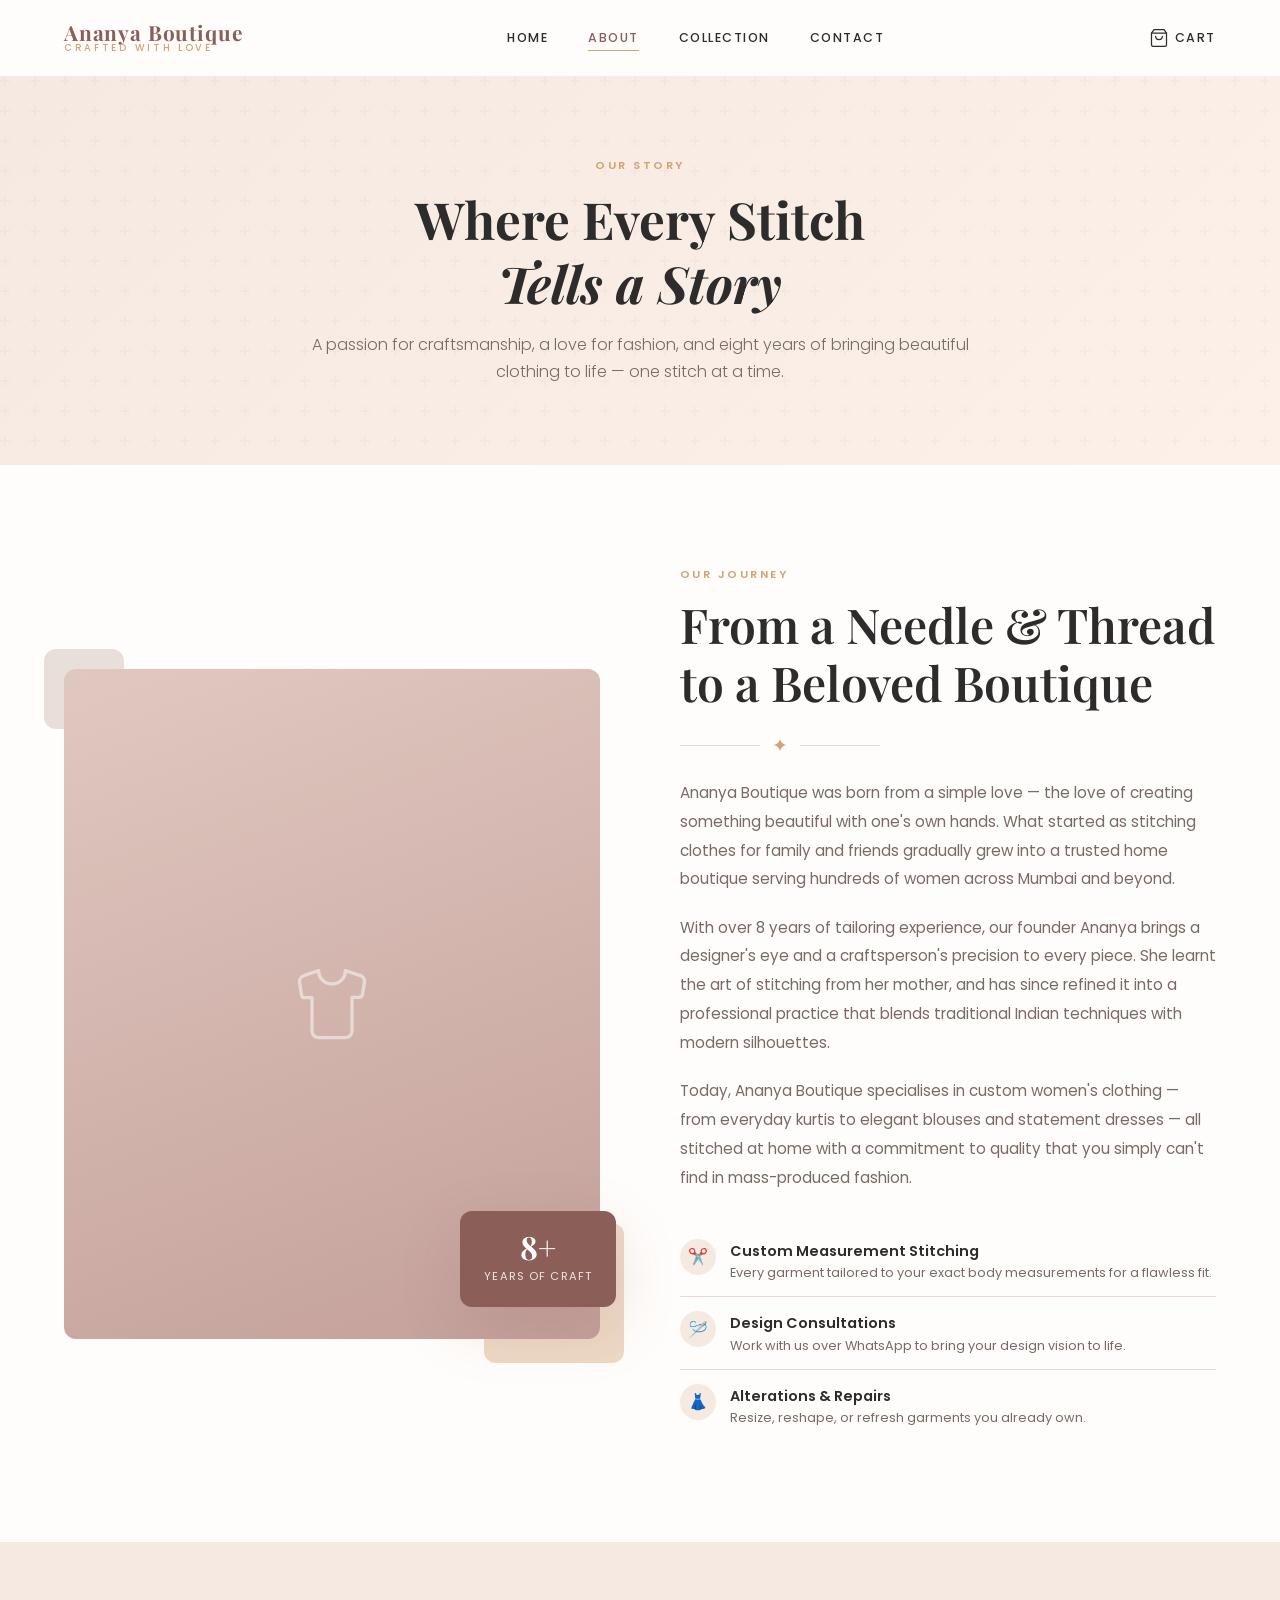
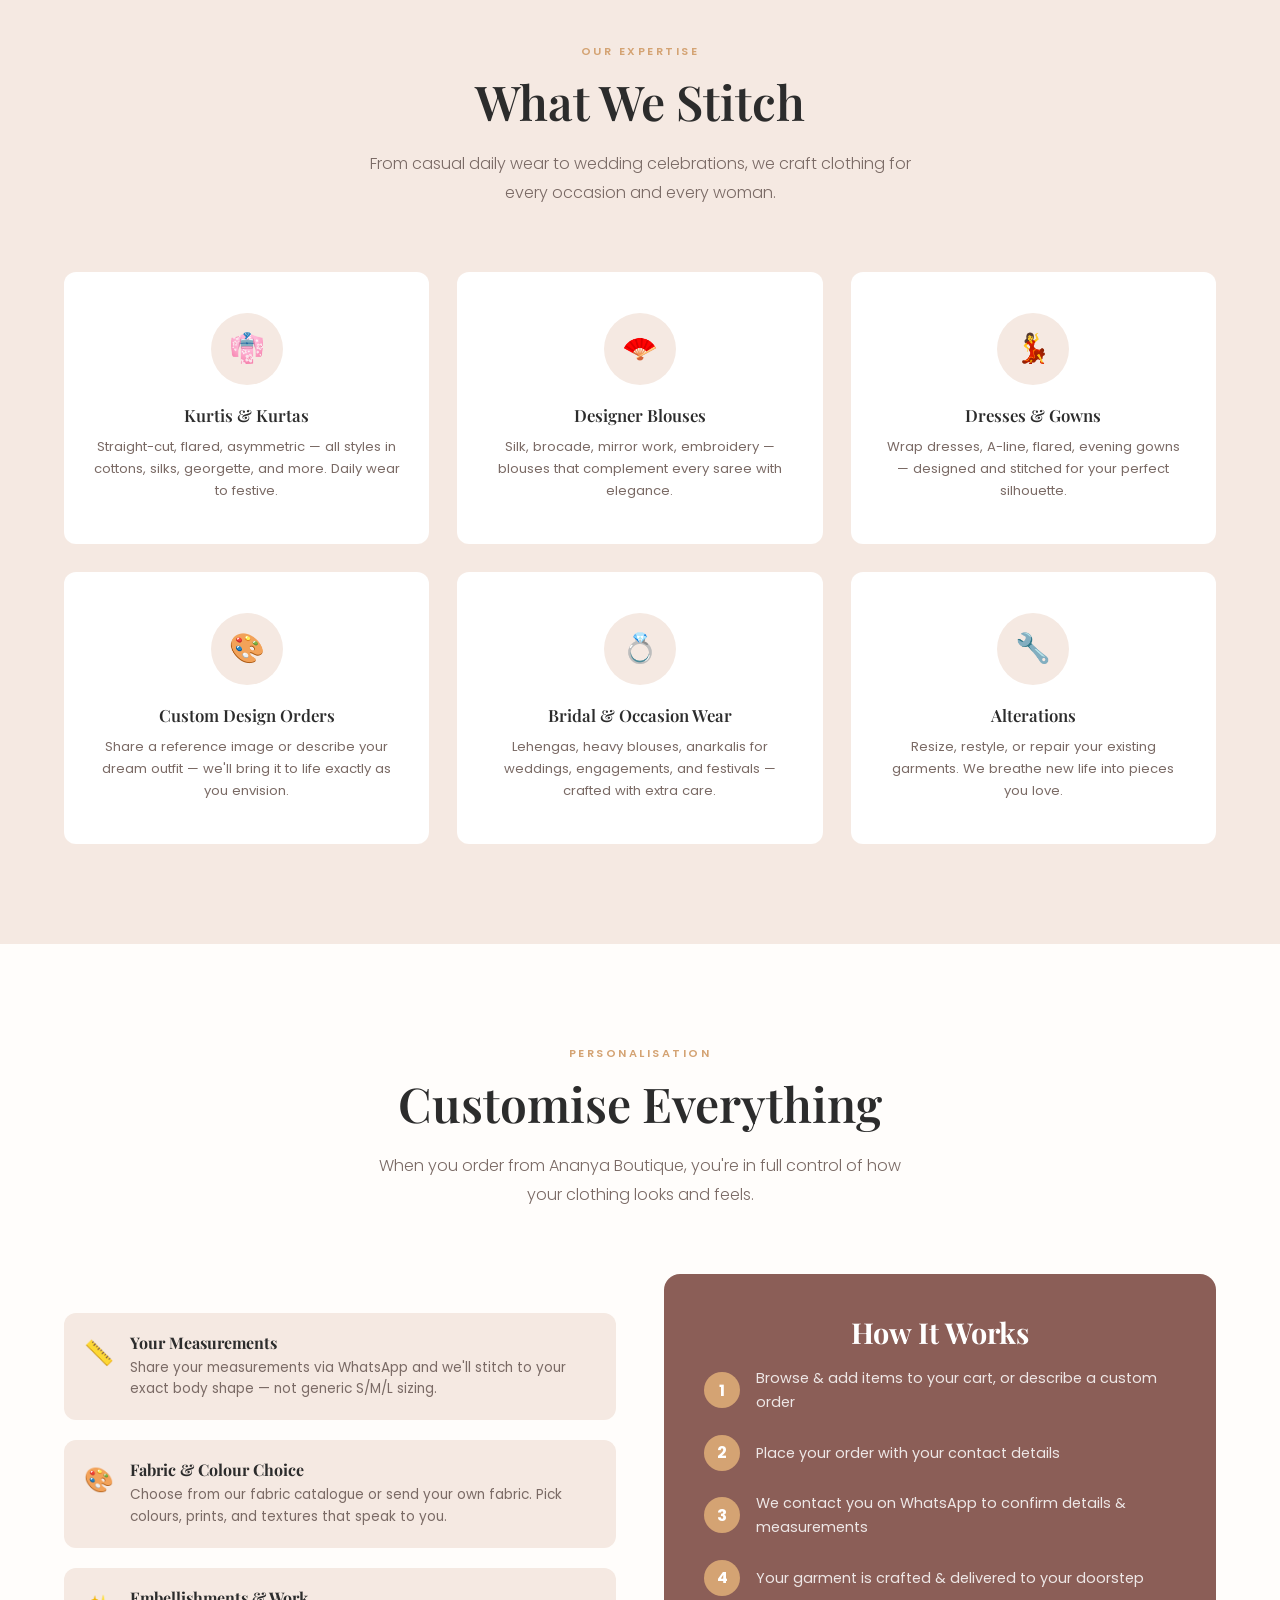
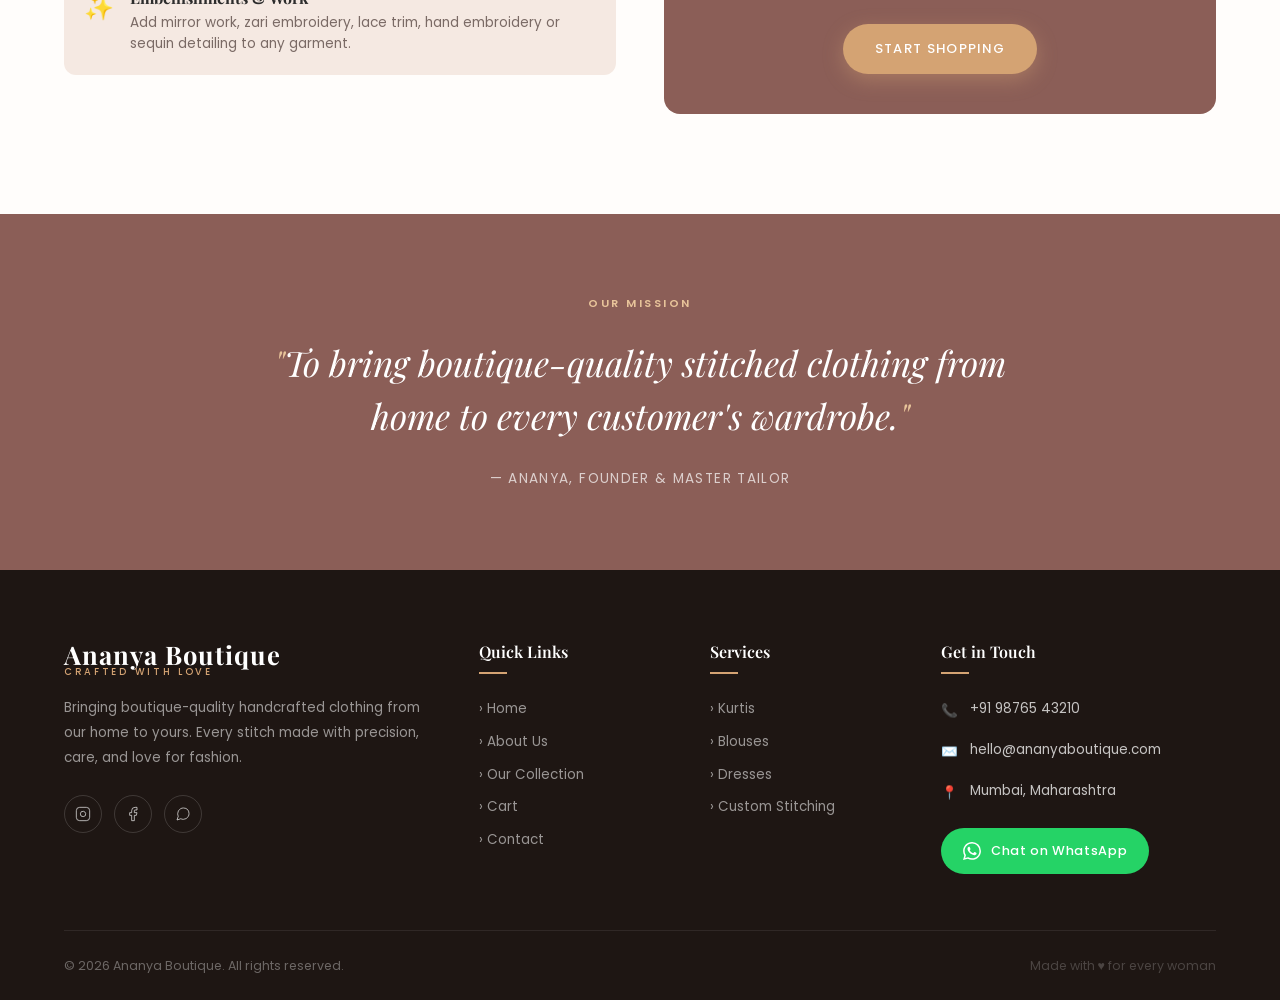
==== about.html @ 7dea7c8a "Add files via upload" ====
<!DOCTYPE html>
<html lang="en">
<head>
  <meta charset="UTF-8" />
  <meta name="viewport" content="width=device-width, initial-scale=1.0" />
  <title>About Us — Ananya Boutique</title>
  <meta name="description" content="The story behind Ananya Boutique — 8+ years of handcrafted women's clothing from Mumbai.">
  <link rel="stylesheet" href="style.css" />
  <link rel="preconnect" href="https://fonts.googleapis.com">
  <link href="https://fonts.googleapis.com/css2?family=Playfair+Display:ital,wght@0,400;0,500;0,600;0,700;1,400;1,500&family=Poppins:wght@300;400;500;600&display=swap" rel="stylesheet">
</head>
<body>

<!-- NAVBAR -->
<nav class="navbar" id="navbar">
  <a href="index.html" class="nav-logo">
    <span class="logo-main">Ananya Boutique</span>
    <span class="logo-sub">Crafted With Love</span>
  </a>
  <div class="nav-links">
    <a href="index.html">Home</a>
    <a href="about.html" class="active">About</a>
    <a href="collection.html">Collection</a>
    <a href="contact.html">Contact</a>
  </div>
  <div class="nav-actions">
    <a href="cart.html" class="nav-cart">
      <svg width="20" height="20" viewBox="0 0 24 24" fill="none" stroke="currentColor" stroke-width="1.5" stroke-linecap="round" stroke-linejoin="round"><path d="M6 2L3 6v14a2 2 0 002 2h14a2 2 0 002-2V6l-3-4z"/><line x1="3" y1="6" x2="21" y2="6"/><path d="M16 10a4 4 0 01-8 0"/></svg>
      Cart
      <span class="cart-badge hidden">0</span>
    </a>
    <button class="hamburger" id="hamburger" aria-label="Menu">
      <span></span><span></span><span></span>
    </button>
  </div>
</nav>

<div class="mobile-menu" id="mobileMenu">
  <a href="index.html">Home</a>
  <a href="about.html">About</a>
  <a href="collection.html">Collection</a>
  <a href="cart.html">Cart</a>
  <a href="contact.html">Contact</a>
</div>

<!-- PAGE HERO -->
<div class="page-wrapper">
  <div class="page-hero">
    <div class="page-hero-inner">
      <span class="section-tag">Our Story</span>
      <h1>Where Every Stitch<br><em>Tells a Story</em></h1>
      <p>A passion for craftsmanship, a love for fashion, and eight years of bringing beautiful clothing to life — one stitch at a time.</p>
    </div>
  </div>

  <!-- STORY SECTION -->
  <section class="section">
    <div class="section-inner">
      <div class="about-story">
        <div class="about-visual fade-in">
          <div class="about-frame">
            <svg width="80" height="80" viewBox="0 0 24 24" fill="none" stroke="rgba(255,255,255,0.5)" stroke-width="1" stroke-linecap="round" stroke-linejoin="round">
              <path d="M20.38 3.46L16 2a4 4 0 01-8 0L3.62 3.46a2 2 0 00-1.34 2.23l.58 3.57a1 1 0 00.99.84H6v10c0 1.1.9 2 2 2h8a2 2 0 002-2V10h2.15a1 1 0 00.99-.84l.58-3.57a2 2 0 00-1.34-2.23z"/>
            </svg>
          </div>
          <div class="about-accent-box"></div>
          <div class="about-accent-box-2"></div>
          <div class="about-exp-badge">
            <div class="num">8+</div>
            <div class="label">Years of Craft</div>
          </div>
        </div>
        <div class="about-text fade-in fade-in-delay-1">
          <span class="section-tag">Our Journey</span>
          <h2 class="section-title">From a Needle & Thread to a Beloved Boutique</h2>
          <div class="ornament"><span>✦</span></div>
          <p>Ananya Boutique was born from a simple love — the love of creating something beautiful with one's own hands. What started as stitching clothes for family and friends gradually grew into a trusted home boutique serving hundreds of women across Mumbai and beyond.</p>
          <p>With over 8 years of tailoring experience, our founder Ananya brings a designer's eye and a craftsperson's precision to every piece. She learnt the art of stitching from her mother, and has since refined it into a professional practice that blends traditional Indian techniques with modern silhouettes.</p>
          <p>Today, Ananya Boutique specialises in custom women's clothing — from everyday kurtis to elegant blouses and statement dresses — all stitched at home with a commitment to quality that you simply can't find in mass-produced fashion.</p>
          <div class="services-list">
            <div class="service-item">
              <div class="service-icon">✂️</div>
              <div>
                <div class="service-name">Custom Measurement Stitching</div>
                <div class="service-desc">Every garment tailored to your exact body measurements for a flawless fit.</div>
              </div>
            </div>
            <div class="service-item">
              <div class="service-icon">🪡</div>
              <div>
                <div class="service-name">Design Consultations</div>
                <div class="service-desc">Work with us over WhatsApp to bring your design vision to life.</div>
              </div>
            </div>
            <div class="service-item">
              <div class="service-icon">👗</div>
              <div>
                <div class="service-name">Alterations & Repairs</div>
                <div class="service-desc">Resize, reshape, or refresh garments you already own.</div>
              </div>
            </div>
          </div>
        </div>
      </div>
    </div>
  </section>

  <!-- WHAT WE OFFER -->
  <section class="section" style="background:var(--secondary)">
    <div class="section-inner">
      <div class="section-header">
        <span class="section-tag">Our Expertise</span>
        <h2 class="section-title">What We Stitch</h2>
        <p class="section-subtitle">From casual daily wear to wedding celebrations, we craft clothing for every occasion and every woman.</p>
      </div>
      <div style="display:grid; grid-template-columns:repeat(3,1fr); gap:28px">
        <div class="feature-card fade-in">
          <div class="feature-icon">👘</div>
          <h4 class="feature-title">Kurtis & Kurtas</h4>
          <p class="feature-desc">Straight-cut, flared, asymmetric — all styles in cottons, silks, georgette, and more. Daily wear to festive.</p>
        </div>
        <div class="feature-card fade-in fade-in-delay-1">
          <div class="feature-icon">🪭</div>
          <h4 class="feature-title">Designer Blouses</h4>
          <p class="feature-desc">Silk, brocade, mirror work, embroidery — blouses that complement every saree with elegance.</p>
        </div>
        <div class="feature-card fade-in fade-in-delay-2">
          <div class="feature-icon">💃</div>
          <h4 class="feature-title">Dresses & Gowns</h4>
          <p class="feature-desc">Wrap dresses, A-line, flared, evening gowns — designed and stitched for your perfect silhouette.</p>
        </div>
        <div class="feature-card fade-in">
          <div class="feature-icon">🎨</div>
          <h4 class="feature-title">Custom Design Orders</h4>
          <p class="feature-desc">Share a reference image or describe your dream outfit — we'll bring it to life exactly as you envision.</p>
        </div>
        <div class="feature-card fade-in fade-in-delay-1">
          <div class="feature-icon">💍</div>
          <h4 class="feature-title">Bridal & Occasion Wear</h4>
          <p class="feature-desc">Lehengas, heavy blouses, anarkalis for weddings, engagements, and festivals — crafted with extra care.</p>
        </div>
        <div class="feature-card fade-in fade-in-delay-2">
          <div class="feature-icon">🔧</div>
          <h4 class="feature-title">Alterations</h4>
          <p class="feature-desc">Resize, restyle, or repair your existing garments. We breathe new life into pieces you love.</p>
        </div>
      </div>
    </div>
  </section>

  <!-- CUSTOMIZATION OPTIONS -->
  <section class="section">
    <div class="section-inner">
      <div class="section-header">
        <span class="section-tag">Personalisation</span>
        <h2 class="section-title">Customise Everything</h2>
        <p class="section-subtitle">When you order from Ananya Boutique, you're in full control of how your clothing looks and feels.</p>
      </div>
      <div style="display:grid; grid-template-columns:repeat(2,1fr); gap:48px; align-items:center">
        <div class="fade-in">
          <div style="display:flex;flex-direction:column;gap:20px">
            <div style="display:flex;gap:16px;align-items:flex-start;padding:20px;background:var(--secondary);border-radius:12px">
              <span style="font-size:1.5rem">📏</span>
              <div>
                <h4 style="font-family:'Playfair Display',serif;margin-bottom:4px">Your Measurements</h4>
                <p style="font-size:0.85rem;color:var(--text-light);line-height:1.6">Share your measurements via WhatsApp and we'll stitch to your exact body shape — not generic S/M/L sizing.</p>
              </div>
            </div>
            <div style="display:flex;gap:16px;align-items:flex-start;padding:20px;background:var(--secondary);border-radius:12px">
              <span style="font-size:1.5rem">🎨</span>
              <div>
                <h4 style="font-family:'Playfair Display',serif;margin-bottom:4px">Fabric & Colour Choice</h4>
                <p style="font-size:0.85rem;color:var(--text-light);line-height:1.6">Choose from our fabric catalogue or send your own fabric. Pick colours, prints, and textures that speak to you.</p>
              </div>
            </div>
            <div style="display:flex;gap:16px;align-items:flex-start;padding:20px;background:var(--secondary);border-radius:12px">
              <span style="font-size:1.5rem">✨</span>
              <div>
                <h4 style="font-family:'Playfair Display',serif;margin-bottom:4px">Embellishments & Work</h4>
                <p style="font-size:0.85rem;color:var(--text-light);line-height:1.6">Add mirror work, zari embroidery, lace trim, hand embroidery or sequin detailing to any garment.</p>
              </div>
            </div>
          </div>
        </div>
        <div class="fade-in fade-in-delay-1" style="text-align:center;padding:40px;background:var(--primary);border-radius:16px;color:white">
          <h3 style="font-size:1.8rem;color:white;margin-bottom:1rem">How It Works</h3>
          <div style="display:flex;flex-direction:column;gap:20px;text-align:left">
            <div style="display:flex;gap:16px;align-items:center">
              <div style="width:36px;height:36px;border-radius:50%;background:var(--accent);display:flex;align-items:center;justify-content:center;font-weight:700;flex-shrink:0">1</div>
              <span style="font-size:0.9rem;color:rgba(255,255,255,0.85)">Browse & add items to your cart, or describe a custom order</span>
            </div>
            <div style="display:flex;gap:16px;align-items:center">
              <div style="width:36px;height:36px;border-radius:50%;background:var(--accent);display:flex;align-items:center;justify-content:center;font-weight:700;flex-shrink:0">2</div>
              <span style="font-size:0.9rem;color:rgba(255,255,255,0.85)">Place your order with your contact details</span>
            </div>
            <div style="display:flex;gap:16px;align-items:center">
              <div style="width:36px;height:36px;border-radius:50%;background:var(--accent);display:flex;align-items:center;justify-content:center;font-weight:700;flex-shrink:0">3</div>
              <span style="font-size:0.9rem;color:rgba(255,255,255,0.85)">We contact you on WhatsApp to confirm details & measurements</span>
            </div>
            <div style="display:flex;gap:16px;align-items:center">
              <div style="width:36px;height:36px;border-radius:50%;background:var(--accent);display:flex;align-items:center;justify-content:center;font-weight:700;flex-shrink:0">4</div>
              <span style="font-size:0.9rem;color:rgba(255,255,255,0.85)">Your garment is crafted & delivered to your doorstep</span>
            </div>
          </div>
          <a href="collection.html" class="btn btn-accent" style="margin-top:28px">Start Shopping</a>
        </div>
      </div>
    </div>
  </section>

  <!-- MISSION -->
  <div class="mission-section">
    <span class="section-tag" style="color:var(--accent-light);justify-content:center;display:flex;margin-bottom:1.5rem">Our Mission</span>
    <blockquote>To bring boutique-quality stitched clothing from home to every customer's wardrobe.</blockquote>
    <p>— Ananya, Founder & Master Tailor</p>
  </div>

</div>

<!-- FOOTER -->
<footer>
  <div class="footer-grid">
    <div class="footer-brand">
      <div class="nav-logo" style="margin-bottom:1rem">
        <span class="logo-main">Ananya Boutique</span>
        <span class="logo-sub">Crafted With Love</span>
      </div>
      <p class="footer-desc">Bringing boutique-quality handcrafted clothing from our home to yours. Every stitch made with precision, care, and love for fashion.</p>
      <div class="footer-socials">
        <a href="#" class="social-btn"><svg width="16" height="16" viewBox="0 0 24 24" fill="none" stroke="currentColor" stroke-width="1.5"><rect x="2" y="2" width="20" height="20" rx="5" ry="5"/><path d="M16 11.37A4 4 0 1112.63 8 4 4 0 0116 11.37z"/><line x1="17.5" y1="6.5" x2="17.51" y2="6.5"/></svg></a>
        <a href="#" class="social-btn"><svg width="16" height="16" viewBox="0 0 24 24" fill="none" stroke="currentColor" stroke-width="1.5"><path d="M18 2h-3a5 5 0 00-5 5v3H7v4h3v8h4v-8h3l1-4h-4V7a1 1 0 011-1h3z"/></svg></a>
        <a href="https://wa.me/919876543210" class="social-btn"><svg width="16" height="16" viewBox="0 0 24 24" fill="none" stroke="currentColor" stroke-width="1.5"><path d="M21 11.5a8.38 8.38 0 01-.9 3.8 8.5 8.5 0 01-7.6 4.7 8.38 8.38 0 01-3.8-.9L3 21l1.9-5.7a8.38 8.38 0 01-.9-3.8 8.5 8.5 0 014.7-7.6 8.38 8.38 0 013.8-.9h.5a8.48 8.48 0 018 8v.5z"/></svg></a>
      </div>
    </div>
    <div>
      <h4 class="footer-heading">Quick Links</h4>
      <ul class="footer-links">
        <li><a href="index.html">› Home</a></li>
        <li><a href="about.html">› About Us</a></li>
        <li><a href="collection.html">› Our Collection</a></li>
        <li><a href="cart.html">› Cart</a></li>
        <li><a href="contact.html">› Contact</a></li>
      </ul>
    </div>
    <div>
      <h4 class="footer-heading">Services</h4>
      <ul class="footer-links">
        <li><a href="collection.html">› Kurtis</a></li>
        <li><a href="collection.html">› Blouses</a></li>
        <li><a href="collection.html">› Dresses</a></li>
        <li><a href="collection.html">› Custom Stitching</a></li>
      </ul>
    </div>
    <div>
      <h4 class="footer-heading">Get in Touch</h4>
      <div class="footer-contact-item"><span class="icon">📞</span><span>+91 98765 43210</span></div>
      <div class="footer-contact-item"><span class="icon">✉️</span><span>hello@ananyaboutique.com</span></div>
      <div class="footer-contact-item"><span class="icon">📍</span><span>Mumbai, Maharashtra</span></div>
      <a href="https://wa.me/919876543210" class="whatsapp-btn">
        <svg width="18" height="18" viewBox="0 0 24 24" fill="currentColor"><path d="M17.472 14.382c-.297-.149-1.758-.867-2.03-.967-.273-.099-.471-.148-.67.15-.197.297-.767.966-.94 1.164-.173.199-.347.223-.644.075-.297-.15-1.255-.463-2.39-1.475-.883-.788-1.48-1.761-1.653-2.059-.173-.297-.018-.458.13-.606.134-.133.298-.347.446-.52.149-.174.198-.298.298-.497.099-.198.05-.371-.025-.52-.075-.149-.669-1.612-.916-2.207-.242-.579-.487-.5-.669-.51-.173-.008-.371-.01-.57-.01-.198 0-.52.074-.792.372-.272.297-1.04 1.016-1.04 2.479 0 1.462 1.065 2.875 1.213 3.074.149.198 2.096 3.2 5.077 4.487.709.306 1.262.489 1.694.625.712.227 1.36.195 1.871.118.571-.085 1.758-.719 2.006-1.413.248-.694.248-1.289.173-1.413-.074-.124-.272-.198-.57-.347m-5.421 7.403h-.004a9.87 9.87 0 01-5.031-1.378l-.361-.214-3.741.982.998-3.648-.235-.374a9.86 9.86 0 01-1.51-5.26c.001-5.45 4.436-9.884 9.888-9.884 2.64 0 5.122 1.03 6.988 2.898a9.825 9.825 0 012.893 6.994c-.003 5.45-4.437 9.884-9.885 9.884m8.413-18.297A11.815 11.815 0 0012.05 0C5.495 0 .16 5.335.157 11.892c0 2.096.547 4.142 1.588 5.945L.057 24l6.305-1.654a11.882 11.882 0 005.683 1.448h.005c6.554 0 11.89-5.335 11.893-11.893a11.821 11.821 0 00-3.48-8.413z"/></svg>
        Chat on WhatsApp
      </a>
    </div>
  </div>
  <div class="footer-bottom">
    <span>© 2026 Ananya Boutique. All rights reserved.</span>
    <span style="color:rgba(255,255,255,0.2)">Made with ♥ for every woman</span>
  </div>
</footer>

<button class="back-top" id="backTop" aria-label="Back to top">↑</button>
<div id="toast" class="toast"></div>
<script src="script.js"></script>
</body>
</html>
---- style.css ----
/* ===== FONTS ===== */
@import url('https://fonts.googleapis.com/css2?family=Playfair+Display:ital,wght@0,400;0,500;0,600;0,700;1,400;1,500&family=Poppins:wght@300;400;500;600&display=swap');

/* ===== CSS VARIABLES ===== */
:root {
  --primary: #8B5E57;
  --primary-dark: #6e4940;
  --secondary: #F5E9E2;
  --accent: #D4A373;
  --accent-light: #e8c49a;
  --bg: #FFFDFB;
  --text: #2C2C2C;
  --text-light: #7a6a65;
  --text-muted: #b0a09b;
  --white: #ffffff;
  --border: #e8d9d3;
  --shadow-sm: 0 2px 12px rgba(139,94,87,0.08);
  --shadow-md: 0 8px 32px rgba(139,94,87,0.13);
  --shadow-lg: 0 20px 60px rgba(139,94,87,0.18);
  --radius: 4px;
  --radius-lg: 12px;
  --transition: all 0.35s cubic-bezier(0.25, 0.46, 0.45, 0.94);
}

/* ===== RESET & BASE ===== */
*, *::before, *::after { box-sizing: border-box; margin: 0; padding: 0; }

html { scroll-behavior: smooth; font-size: 16px; }

body {
  font-family: 'Poppins', sans-serif;
  background: var(--bg);
  color: var(--text);
  line-height: 1.7;
  overflow-x: hidden;
}

img { max-width: 100%; display: block; }
a { text-decoration: none; color: inherit; }
ul { list-style: none; }
button { cursor: pointer; border: none; outline: none; background: none; font-family: inherit; }
input, textarea, select { font-family: inherit; outline: none; }

/* ===== TYPOGRAPHY ===== */
h1, h2, h3, h4, h5 {
  font-family: 'Playfair Display', serif;
  line-height: 1.25;
  color: var(--text);
}

.section-tag {
  font-size: 0.7rem;
  font-weight: 600;
  letter-spacing: 0.22em;
  text-transform: uppercase;
  color: var(--accent);
  display: block;
  margin-bottom: 0.75rem;
}

.section-title {
  font-size: clamp(2rem, 4vw, 3rem);
  font-weight: 600;
  line-height: 1.2;
  margin-bottom: 1.25rem;
}

.section-subtitle {
  font-size: 1rem;
  color: var(--text-light);
  font-weight: 300;
  max-width: 560px;
  line-height: 1.8;
}

/* ===== DECORATIVE DIVIDER ===== */
.ornament {
  display: flex;
  align-items: center;
  gap: 12px;
  margin: 1.5rem 0;
}
.ornament::before, .ornament::after {
  content: '';
  flex: 1;
  height: 1px;
  background: var(--border);
  max-width: 80px;
}
.ornament span {
  font-size: 1.2rem;
  color: var(--accent);
  line-height: 1;
}

/* ===== BUTTONS ===== */
.btn {
  display: inline-flex;
  align-items: center;
  gap: 8px;
  padding: 14px 32px;
  border-radius: 50px;
  font-size: 0.82rem;
  font-weight: 500;
  letter-spacing: 0.1em;
  text-transform: uppercase;
  transition: var(--transition);
  position: relative;
  overflow: hidden;
}

.btn::after {
  content: '';
  position: absolute;
  inset: 0;
  background: rgba(255,255,255,0.15);
  opacity: 0;
  transition: var(--transition);
}
.btn:hover::after { opacity: 1; }

.btn-primary {
  background: var(--primary);
  color: var(--white);
  box-shadow: 0 6px 20px rgba(139,94,87,0.35);
}
.btn-primary:hover {
  background: var(--primary-dark);
  box-shadow: 0 10px 30px rgba(139,94,87,0.45);
  transform: translateY(-2px);
}

.btn-outline {
  background: transparent;
  color: var(--primary);
  border: 1.5px solid var(--primary);
}
.btn-outline:hover {
  background: var(--primary);
  color: var(--white);
  transform: translateY(-2px);
  box-shadow: 0 8px 24px rgba(139,94,87,0.3);
}

.btn-accent {
  background: var(--accent);
  color: var(--white);
  box-shadow: 0 6px 20px rgba(212,163,115,0.4);
}
.btn-accent:hover {
  background: #c49060;
  transform: translateY(-2px);
  box-shadow: 0 10px 28px rgba(212,163,115,0.5);
}

.btn-sm { padding: 10px 22px; font-size: 0.75rem; }

/* ===== NAVBAR ===== */
.navbar {
  position: fixed;
  top: 0; left: 0; right: 0;
  z-index: 1000;
  padding: 0 5%;
  height: 76px;
  display: flex;
  align-items: center;
  justify-content: space-between;
  background: rgba(255,253,251,0.92);
  backdrop-filter: blur(16px);
  -webkit-backdrop-filter: blur(16px);
  transition: var(--transition);
  border-bottom: 1px solid transparent;
}

.navbar.scrolled {
  box-shadow: 0 4px 32px rgba(139,94,87,0.1);
  border-bottom-color: var(--border);
}

.nav-logo {
  display: flex;
  flex-direction: column;
  line-height: 1;
}
.nav-logo .logo-main {
  font-family: 'Playfair Display', serif;
  font-size: 1.3rem;
  font-weight: 700;
  color: var(--primary);
  letter-spacing: 0.04em;
}
.nav-logo .logo-sub {
  font-size: 0.6rem;
  letter-spacing: 0.28em;
  text-transform: uppercase;
  color: var(--accent);
  font-weight: 500;
}

.nav-links {
  display: flex;
  align-items: center;
  gap: 2.5rem;
}

.nav-links a {
  font-size: 0.78rem;
  font-weight: 500;
  letter-spacing: 0.12em;
  text-transform: uppercase;
  color: var(--text);
  position: relative;
  transition: color 0.25s;
}
.nav-links a::after {
  content: '';
  position: absolute;
  bottom: -3px; left: 0;
  width: 0; height: 1.5px;
  background: var(--accent);
  transition: width 0.3s ease;
}
.nav-links a:hover, .nav-links a.active { color: var(--primary); }
.nav-links a:hover::after, .nav-links a.active::after { width: 100%; }

.nav-cart {
  position: relative;
  display: flex;
  align-items: center;
  gap: 6px;
  font-size: 0.78rem;
  font-weight: 500;
  letter-spacing: 0.12em;
  text-transform: uppercase;
  color: var(--text);
  transition: color 0.25s;
}
.nav-cart:hover { color: var(--primary); }

.cart-badge {
  position: absolute;
  top: -8px; right: -10px;
  background: var(--primary);
  color: white;
  width: 18px; height: 18px;
  border-radius: 50%;
  font-size: 0.65rem;
  font-weight: 600;
  display: flex;
  align-items: center;
  justify-content: center;
  transition: transform 0.3s;
}
.cart-badge.bump { animation: badgeBump 0.4s ease; }

@keyframes badgeBump {
  0% { transform: scale(1); }
  50% { transform: scale(1.5); }
  100% { transform: scale(1); }
}

.cart-badge.hidden { display: none; }

.hamburger {
  display: none;
  flex-direction: column;
  gap: 5px;
  cursor: pointer;
  padding: 4px;
}
.hamburger span {
  display: block;
  width: 24px;
  height: 1.5px;
  background: var(--primary);
  transition: var(--transition);
}
.hamburger.open span:nth-child(1) { transform: translateY(6.5px) rotate(45deg); }
.hamburger.open span:nth-child(2) { opacity: 0; transform: scaleX(0); }
.hamburger.open span:nth-child(3) { transform: translateY(-6.5px) rotate(-45deg); }

.nav-actions { display: flex; align-items: center; gap: 2rem; }

/* ===== MOBILE NAV ===== */
.mobile-menu {
  position: fixed;
  top: 76px; left: 0; right: 0;
  background: var(--bg);
  z-index: 999;
  padding: 2rem 5%;
  border-bottom: 1px solid var(--border);
  transform: translateY(-110%);
  transition: transform 0.4s cubic-bezier(0.25, 0.46, 0.45, 0.94);
  box-shadow: var(--shadow-md);
}
.mobile-menu.open { transform: translateY(0); }

.mobile-menu a {
  display: block;
  padding: 1rem 0;
  font-size: 1.2rem;
  font-family: 'Playfair Display', serif;
  font-weight: 500;
  border-bottom: 1px solid var(--border);
  color: var(--text);
  transition: color 0.25s;
}
.mobile-menu a:last-child { border-bottom: none; }
.mobile-menu a:hover { color: var(--primary); }

/* ===== PAGE WRAPPER ===== */
.page-wrapper { padding-top: 76px; }

/* ===== SECTIONS ===== */
.section { padding: 100px 5%; }
.section-inner { max-width: 1280px; margin: 0 auto; }

.section-header { text-align: center; margin-bottom: 64px; }
.section-header .section-subtitle { margin: 0 auto; }

/* ===== HERO SECTION ===== */
.hero {
  position: relative;
  min-height: 100vh;
  display: flex;
  align-items: center;
  overflow: hidden;
  background: var(--secondary);
}

.hero-bg {
  position: absolute;
  inset: 0;
  background:
    radial-gradient(ellipse at 70% 50%, rgba(212,163,115,0.18) 0%, transparent 60%),
    radial-gradient(ellipse at 20% 80%, rgba(139,94,87,0.12) 0%, transparent 50%),
    linear-gradient(135deg, var(--secondary) 0%, #fdf4ee 100%);
}

.hero-pattern {
  position: absolute;
  inset: 0;
  background-image: url("data:image/svg+xml,%3Csvg width='60' height='60' viewBox='0 0 60 60' xmlns='http://www.w3.org/2000/svg'%3E%3Cg fill='none' fill-rule='evenodd'%3E%3Cg fill='%238B5E57' fill-opacity='0.04'%3E%3Cpath d='M36 34v-4h-2v4h-4v2h4v4h2v-4h4v-2h-4zm0-30V0h-2v4h-4v2h4v4h2V6h4V4h-4zM6 34v-4H4v4H0v2h4v4h2v-4h4v-2H6zM6 4V0H4v4H0v2h4v4h2V6h4V4H6z'/%3E%3C/g%3E%3C/g%3E%3C/svg%3E");
  opacity: 0.6;
}

.hero-inner {
  position: relative;
  z-index: 2;
  max-width: 1280px;
  margin: 0 auto;
  padding: 0 5%;
  display: grid;
  grid-template-columns: 1fr 1fr;
  gap: 80px;
  align-items: center;
  width: 100%;
}

.hero-content { padding: 60px 0; }

.hero-tag {
  display: inline-flex;
  align-items: center;
  gap: 10px;
  font-size: 0.7rem;
  letter-spacing: 0.22em;
  text-transform: uppercase;
  color: var(--primary);
  font-weight: 600;
  margin-bottom: 1.5rem;
}
.hero-tag::before {
  content: '';
  width: 32px;
  height: 1px;
  background: var(--accent);
}

.hero h1 {
  font-size: clamp(2.6rem, 5vw, 4.2rem);
  font-weight: 700;
  line-height: 1.1;
  margin-bottom: 1.5rem;
  color: var(--text);
}
.hero h1 em {
  font-style: italic;
  color: var(--primary);
}

.hero-sub {
  font-size: 1.05rem;
  color: var(--text-light);
  font-weight: 300;
  line-height: 1.85;
  max-width: 480px;
  margin-bottom: 2.5rem;
}

.hero-cta { display: flex; gap: 16px; flex-wrap: wrap; }

.hero-stats {
  display: flex;
  gap: 2rem;
  margin-top: 3rem;
  padding-top: 2rem;
  border-top: 1px solid var(--border);
}
.stat-item { display: flex; flex-direction: column; }
.stat-number {
  font-family: 'Playfair Display', serif;
  font-size: 1.8rem;
  font-weight: 700;
  color: var(--primary);
  line-height: 1;
}
.stat-label {
  font-size: 0.72rem;
  letter-spacing: 0.1em;
  text-transform: uppercase;
  color: var(--text-muted);
  margin-top: 4px;
}

.hero-visual { position: relative; }

.hero-image-frame {
  position: relative;
  border-radius: var(--radius-lg);
  overflow: hidden;
  aspect-ratio: 4/5;
}
.hero-image-frame::before {
  content: '';
  position: absolute;
  inset: -2px;
  background: linear-gradient(135deg, var(--accent), var(--primary));
  border-radius: var(--radius-lg);
  z-index: -1;
}

.hero-img-placeholder {
  width: 100%;
  height: 100%;
  background: linear-gradient(160deg, #e8cfc4 0%, #d4b5a8 40%, #c49a8c 100%);
  display: flex;
  align-items: center;
  justify-content: center;
  min-height: 500px;
}
.hero-img-placeholder .placeholder-icon {
  text-align: center;
  color: rgba(255,255,255,0.7);
}
.hero-img-placeholder .placeholder-icon svg { width: 80px; height: 80px; margin: 0 auto 12px; }
.hero-img-placeholder .placeholder-icon p { font-size: 0.85rem; letter-spacing: 0.08em; }

.hero-badge {
  position: absolute;
  bottom: 28px;
  left: -28px;
  background: white;
  border-radius: 12px;
  padding: 16px 20px;
  box-shadow: var(--shadow-lg);
  display: flex;
  align-items: center;
  gap: 12px;
  animation: floatBadge 3s ease-in-out infinite;
}
@keyframes floatBadge {
  0%, 100% { transform: translateY(0); }
  50% { transform: translateY(-8px); }
}
.hero-badge .badge-icon { font-size: 1.6rem; }
.hero-badge .badge-text strong {
  display: block;
  font-size: 0.82rem;
  font-weight: 600;
  color: var(--text);
}
.hero-badge .badge-text span {
  font-size: 0.7rem;
  color: var(--text-light);
}

.hero-badge-2 {
  position: absolute;
  top: 32px;
  right: -20px;
  background: var(--primary);
  color: white;
  border-radius: 50%;
  width: 80px;
  height: 80px;
  display: flex;
  flex-direction: column;
  align-items: center;
  justify-content: center;
  box-shadow: var(--shadow-md);
  text-align: center;
  animation: floatBadge 3s ease-in-out infinite 1.5s;
}
.hero-badge-2 strong {
  font-family: 'Playfair Display', serif;
  font-size: 1.1rem;
  line-height: 1;
}
.hero-badge-2 span {
  font-size: 0.58rem;
  letter-spacing: 0.08em;
  text-transform: uppercase;
  opacity: 0.85;
}

/* ===== MARQUEE STRIP ===== */
.marquee-strip {
  background: var(--primary);
  color: white;
  padding: 14px 0;
  overflow: hidden;
  white-space: nowrap;
}
.marquee-content {
  display: inline-flex;
  animation: marqueeScroll 25s linear infinite;
}
.marquee-content span {
  font-size: 0.72rem;
  font-weight: 500;
  letter-spacing: 0.18em;
  text-transform: uppercase;
  padding: 0 32px;
}
.marquee-content .dot {
  color: var(--accent);
  padding: 0 8px 0 0;
}
@keyframes marqueeScroll {
  from { transform: translateX(0); }
  to { transform: translateX(-50%); }
}

/* ===== CATEGORIES SECTION ===== */
.categories-grid {
  display: grid;
  grid-template-columns: repeat(4, 1fr);
  gap: 24px;
}

.category-card {
  position: relative;
  border-radius: var(--radius-lg);
  overflow: hidden;
  aspect-ratio: 3/4;
  cursor: pointer;
  transition: var(--transition);
}
.category-card:hover { transform: translateY(-8px); box-shadow: var(--shadow-lg); }

.category-img {
  width: 100%;
  height: 100%;
  transition: transform 0.5s ease;
}
.category-card:hover .category-img { transform: scale(1.06); }

.cat-placeholder {
  width: 100%;
  height: 100%;
  min-height: 320px;
  display: flex;
  align-items: flex-end;
  padding: 24px;
}

.cat-kurti { background: linear-gradient(160deg, #d4a8a0 0%, #a86c62 100%); }
.cat-blouse { background: linear-gradient(160deg, #c9b8a8 0%, #9c7b65 100%); }
.cat-dress { background: linear-gradient(160deg, #d4b896 0%, #b08060 100%); }
.cat-custom { background: linear-gradient(160deg, #c2a5a0 0%, #8a5e56 100%); }

.category-overlay {
  position: absolute;
  inset: 0;
  background: linear-gradient(to top, rgba(44,44,44,0.65) 0%, transparent 55%);
  display: flex;
  flex-direction: column;
  justify-content: flex-end;
  padding: 28px;
  transition: var(--transition);
}
.category-card:hover .category-overlay {
  background: linear-gradient(to top, rgba(139,94,87,0.75) 0%, transparent 60%);
}

.cat-name {
  font-family: 'Playfair Display', serif;
  font-size: 1.4rem;
  font-weight: 600;
  color: white;
  margin-bottom: 6px;
}
.cat-count {
  font-size: 0.72rem;
  letter-spacing: 0.15em;
  text-transform: uppercase;
  color: rgba(255,255,255,0.75);
}
.cat-arrow {
  position: absolute;
  bottom: 24px;
  right: 24px;
  width: 36px;
  height: 36px;
  border: 1.5px solid rgba(255,255,255,0.6);
  border-radius: 50%;
  display: flex;
  align-items: center;
  justify-content: center;
  color: white;
  opacity: 0;
  transform: translateX(-8px);
  transition: var(--transition);
}
.category-card:hover .cat-arrow {
  opacity: 1;
  transform: translateX(0);
}

/* ===== PRODUCT GRID ===== */
.products-grid {
  display: grid;
  grid-template-columns: repeat(4, 1fr);
  gap: 28px;
}

.product-card {
  background: white;
  border-radius: var(--radius-lg);
  overflow: hidden;
  transition: var(--transition);
  border: 1px solid var(--border);
}
.product-card:hover {
  transform: translateY(-6px);
  box-shadow: var(--shadow-lg);
  border-color: transparent;
}

.product-img-wrap {
  position: relative;
  overflow: hidden;
  aspect-ratio: 3/4;
}
.product-img-wrap img, .product-img-placeholder {
  width: 100%;
  height: 100%;
  transition: transform 0.5s ease;
}
.product-card:hover .product-img-placeholder { transform: scale(1.05); }

.prod-placeholder {
  min-height: 280px;
  display: flex;
  align-items: center;
  justify-content: center;
}
.p1 { background: linear-gradient(155deg, #e2c5be, #c09890); }
.p2 { background: linear-gradient(155deg, #d4c5b5, #b0967e); }
.p3 { background: linear-gradient(155deg, #e0cfba, #c4a882); }
.p4 { background: linear-gradient(155deg, #d5bfbb, #ad8e88); }
.p5 { background: linear-gradient(155deg, #c8d4ce, #8aaa9e); }
.p6 { background: linear-gradient(155deg, #d8c9bc, #b09880); }
.p7 { background: linear-gradient(155deg, #e4d0c4, #c0a090); }
.p8 { background: linear-gradient(155deg, #d0c8bc, #a89880); }

.product-badge {
  position: absolute;
  top: 14px;
  left: 14px;
  background: var(--accent);
  color: white;
  padding: 4px 12px;
  border-radius: 50px;
  font-size: 0.67rem;
  font-weight: 600;
  letter-spacing: 0.08em;
  text-transform: uppercase;
}
.product-badge.new { background: var(--primary); }

.product-actions {
  position: absolute;
  bottom: 14px;
  left: 50%;
  transform: translateX(-50%) translateY(16px);
  opacity: 0;
  transition: var(--transition);
  white-space: nowrap;
}
.product-card:hover .product-actions {
  opacity: 1;
  transform: translateX(-50%) translateY(0);
}

.product-info { padding: 20px 20px 22px; }

.product-category {
  font-size: 0.68rem;
  letter-spacing: 0.14em;
  text-transform: uppercase;
  color: var(--accent);
  font-weight: 600;
  margin-bottom: 6px;
}
.product-name {
  font-family: 'Playfair Display', serif;
  font-size: 1.05rem;
  font-weight: 600;
  color: var(--text);
  margin-bottom: 6px;
  line-height: 1.3;
}
.product-desc {
  font-size: 0.8rem;
  color: var(--text-light);
  line-height: 1.6;
  margin-bottom: 14px;
}
.product-price {
  font-family: 'Playfair Display', serif;
  font-size: 1.15rem;
  font-weight: 600;
  color: var(--primary);
}
.product-price .original {
  font-size: 0.85rem;
  color: var(--text-muted);
  text-decoration: line-through;
  margin-left: 6px;
  font-weight: 400;
}

.product-footer {
  padding: 0 20px 20px;
}

/* ===== WHY CHOOSE US ===== */
.why-section { background: var(--secondary); }

.features-grid {
  display: grid;
  grid-template-columns: repeat(4, 1fr);
  gap: 32px;
}

.feature-card {
  text-align: center;
  padding: 40px 28px;
  background: white;
  border-radius: var(--radius-lg);
  transition: var(--transition);
  border: 1px solid transparent;
  position: relative;
  overflow: hidden;
}
.feature-card::before {
  content: '';
  position: absolute;
  top: 0; left: 0; right: 0;
  height: 3px;
  background: linear-gradient(90deg, var(--primary), var(--accent));
  transform: scaleX(0);
  transition: transform 0.35s ease;
}
.feature-card:hover { transform: translateY(-6px); box-shadow: var(--shadow-md); }
.feature-card:hover::before { transform: scaleX(1); }

.feature-icon {
  width: 72px;
  height: 72px;
  background: var(--secondary);
  border-radius: 50%;
  display: flex;
  align-items: center;
  justify-content: center;
  margin: 0 auto 20px;
  font-size: 1.8rem;
  transition: var(--transition);
}
.feature-card:hover .feature-icon {
  background: var(--primary);
  transform: scale(1.1);
}

.feature-title {
  font-family: 'Playfair Display', serif;
  font-size: 1.05rem;
  font-weight: 600;
  color: var(--text);
  margin-bottom: 10px;
}
.feature-desc {
  font-size: 0.82rem;
  color: var(--text-light);
  line-height: 1.7;
}

/* ===== TRUST BANNER ===== */
.trust-banner {
  background: linear-gradient(135deg, var(--primary) 0%, var(--primary-dark) 100%);
  color: white;
  text-align: center;
  padding: 72px 5%;
}
.trust-banner h2 {
  color: white;
  font-size: clamp(2rem, 4vw, 3rem);
  margin-bottom: 1rem;
}
.trust-banner p {
  color: rgba(255,255,255,0.8);
  font-size: 1rem;
  font-weight: 300;
  max-width: 520px;
  margin: 0 auto 2.5rem;
}
.trust-numbers {
  display: flex;
  justify-content: center;
  gap: 60px;
  margin-top: 3rem;
  padding-top: 2.5rem;
  border-top: 1px solid rgba(255,255,255,0.2);
}
.trust-num-item { text-align: center; }
.trust-num {
  font-family: 'Playfair Display', serif;
  font-size: 2.5rem;
  font-weight: 700;
  color: var(--accent-light);
  line-height: 1;
}
.trust-num-label {
  font-size: 0.72rem;
  letter-spacing: 0.14em;
  text-transform: uppercase;
  color: rgba(255,255,255,0.65);
  margin-top: 6px;
}

/* ===== TESTIMONIALS ===== */
.testimonials-grid {
  display: grid;
  grid-template-columns: repeat(3, 1fr);
  gap: 28px;
}

.testimonial-card {
  background: white;
  border-radius: var(--radius-lg);
  padding: 36px 32px;
  border: 1px solid var(--border);
  transition: var(--transition);
  position: relative;
}
.testimonial-card:hover {
  transform: translateY(-4px);
  box-shadow: var(--shadow-md);
}

.quote-mark {
  font-family: 'Playfair Display', serif;
  font-size: 5rem;
  color: var(--secondary);
  line-height: 0.5;
  margin-bottom: 1rem;
  display: block;
}
.testimonial-text {
  font-size: 0.9rem;
  color: var(--text-light);
  line-height: 1.8;
  font-style: italic;
  margin-bottom: 24px;
}
.testimonial-author {
  display: flex;
  align-items: center;
  gap: 14px;
}
.author-avatar {
  width: 44px;
  height: 44px;
  border-radius: 50%;
  background: var(--secondary);
  display: flex;
  align-items: center;
  justify-content: center;
  font-family: 'Playfair Display', serif;
  font-size: 1rem;
  font-weight: 600;
  color: var(--primary);
  flex-shrink: 0;
}
.author-name {
  font-weight: 600;
  font-size: 0.88rem;
  color: var(--text);
}
.author-loc {
  font-size: 0.73rem;
  color: var(--text-muted);
}
.star-rating { color: var(--accent); font-size: 0.8rem; margin-bottom: 16px; }

/* ===== FOOTER ===== */
footer {
  background: #1e1613;
  color: rgba(255,255,255,0.75);
  padding: 72px 5% 0;
}

.footer-grid {
  display: grid;
  grid-template-columns: 2fr 1fr 1fr 1.5fr;
  gap: 48px;
  max-width: 1280px;
  margin: 0 auto;
  padding-bottom: 56px;
  border-bottom: 1px solid rgba(255,255,255,0.08);
}

.footer-brand .logo-main { font-size: 1.6rem; color: white; }
.footer-brand .logo-sub { color: var(--accent); }

.footer-desc {
  font-size: 0.84rem;
  line-height: 1.85;
  margin: 1.2rem 0;
  color: rgba(255,255,255,0.55);
}

.footer-socials {
  display: flex;
  gap: 12px;
  margin-top: 1.5rem;
}
.social-btn {
  width: 38px;
  height: 38px;
  border: 1px solid rgba(255,255,255,0.15);
  border-radius: 50%;
  display: flex;
  align-items: center;
  justify-content: center;
  font-size: 0.9rem;
  color: rgba(255,255,255,0.65);
  transition: var(--transition);
}
.social-btn:hover {
  background: var(--primary);
  border-color: var(--primary);
  color: white;
  transform: translateY(-3px);
}

.footer-heading {
  font-family: 'Playfair Display', serif;
  font-size: 1rem;
  font-weight: 600;
  color: white;
  margin-bottom: 1.5rem;
  position: relative;
  padding-bottom: 12px;
}
.footer-heading::after {
  content: '';
  position: absolute;
  bottom: 0; left: 0;
  width: 28px;
  height: 1.5px;
  background: var(--accent);
}

.footer-links li { margin-bottom: 10px; }
.footer-links a {
  font-size: 0.84rem;
  color: rgba(255,255,255,0.55);
  transition: color 0.25s;
  display: flex;
  align-items: center;
  gap: 6px;
}
.footer-links a:hover { color: var(--accent-light); padding-left: 6px; }

.footer-contact-item {
  display: flex;
  gap: 12px;
  margin-bottom: 16px;
  font-size: 0.84rem;
}
.footer-contact-item .icon {
  color: var(--accent);
  flex-shrink: 0;
  margin-top: 2px;
}

.whatsapp-btn {
  display: inline-flex;
  align-items: center;
  gap: 10px;
  background: #25D366;
  color: white;
  padding: 12px 22px;
  border-radius: 50px;
  font-size: 0.8rem;
  font-weight: 500;
  letter-spacing: 0.05em;
  transition: var(--transition);
  margin-top: 8px;
}
.whatsapp-btn:hover {
  background: #1db954;
  transform: translateY(-2px);
  box-shadow: 0 6px 20px rgba(37,211,102,0.35);
}

.footer-bottom {
  max-width: 1280px;
  margin: 0 auto;
  padding: 24px 0;
  display: flex;
  align-items: center;
  justify-content: space-between;
  font-size: 0.78rem;
  color: rgba(255,255,255,0.35);
}

/* ===== ABOUT PAGE ===== */
.page-hero {
  background: linear-gradient(135deg, var(--secondary) 0%, #fdf0e8 100%);
  padding: 80px 5%;
  text-align: center;
  position: relative;
  overflow: hidden;
}
.page-hero::before {
  content: '';
  position: absolute;
  inset: 0;
  background-image: url("data:image/svg+xml,%3Csvg width='60' height='60' viewBox='0 0 60 60' xmlns='http://www.w3.org/2000/svg'%3E%3Cg fill='none' fill-rule='evenodd'%3E%3Cg fill='%238B5E57' fill-opacity='0.04'%3E%3Cpath d='M36 34v-4h-2v4h-4v2h4v4h2v-4h4v-2h-4zm0-30V0h-2v4h-4v2h4v4h2V6h4V4h-4zM6 34v-4H4v4H0v2h4v4h2v-4h4v-2H6zM6 4V0H4v4H0v2h4v4h2V6h4V4H6z'/%3E%3C/g%3E%3C/g%3E%3C/svg%3E");
}
.page-hero-inner { position: relative; z-index: 1; max-width: 700px; margin: 0 auto; }
.page-hero h1 { font-size: clamp(2.2rem, 4vw, 3.5rem); margin-bottom: 1rem; }
.page-hero p { font-size: 1rem; color: var(--text-light); font-weight: 300; }

.about-story {
  display: grid;
  grid-template-columns: 1fr 1fr;
  gap: 80px;
  align-items: center;
}

.about-visual { position: relative; }

.about-frame {
  border-radius: var(--radius-lg);
  overflow: hidden;
  aspect-ratio: 4/5;
  background: linear-gradient(160deg, #e0c8c0 0%, #c4a09a 100%);
  display: flex;
  align-items: center;
  justify-content: center;
}

.about-accent-box {
  position: absolute;
  bottom: -24px;
  right: -24px;
  width: 140px;
  height: 140px;
  background: var(--accent);
  border-radius: var(--radius-lg);
  z-index: -1;
  opacity: 0.4;
}
.about-accent-box-2 {
  position: absolute;
  top: -20px;
  left: -20px;
  width: 80px;
  height: 80px;
  background: var(--primary);
  border-radius: var(--radius-lg);
  z-index: -1;
  opacity: 0.2;
}

.about-exp-badge {
  position: absolute;
  bottom: 32px;
  right: -16px;
  background: var(--primary);
  color: white;
  padding: 20px 24px;
  border-radius: 12px;
  box-shadow: var(--shadow-lg);
  text-align: center;
}
.about-exp-badge .num {
  font-family: 'Playfair Display', serif;
  font-size: 2rem;
  font-weight: 700;
  line-height: 1;
}
.about-exp-badge .label {
  font-size: 0.7rem;
  letter-spacing: 0.1em;
  text-transform: uppercase;
  opacity: 0.85;
  margin-top: 4px;
}

.about-text .section-tag { margin-bottom: 0.75rem; }

.about-text p {
  font-size: 0.95rem;
  color: var(--text-light);
  line-height: 1.9;
  margin-bottom: 1.2rem;
}

.services-list { margin-top: 2rem; }
.service-item {
  display: flex;
  align-items: flex-start;
  gap: 14px;
  padding: 14px 0;
  border-bottom: 1px solid var(--border);
}
.service-item:last-child { border-bottom: none; }
.service-icon {
  width: 36px;
  height: 36px;
  background: var(--secondary);
  border-radius: 50%;
  display: flex;
  align-items: center;
  justify-content: center;
  flex-shrink: 0;
  font-size: 1rem;
}
.service-name {
  font-weight: 600;
  font-size: 0.9rem;
  color: var(--text);
}
.service-desc {
  font-size: 0.8rem;
  color: var(--text-light);
  line-height: 1.5;
}

.mission-section {
  background: var(--primary);
  text-align: center;
  padding: 80px 5%;
}
.mission-section blockquote {
  font-family: 'Playfair Display', serif;
  font-size: clamp(1.4rem, 3vw, 2.2rem);
  font-style: italic;
  color: white;
  max-width: 800px;
  margin: 0 auto;
  line-height: 1.5;
}
.mission-section blockquote::before,
.mission-section blockquote::after {
  content: '"';
  color: var(--accent-light);
}
.mission-section p {
  color: rgba(255,255,255,0.7);
  margin-top: 1.5rem;
  font-size: 0.85rem;
  letter-spacing: 0.1em;
  text-transform: uppercase;
}

/* ===== COLLECTION PAGE ===== */
.filter-bar {
  display: flex;
  align-items: center;
  gap: 12px;
  flex-wrap: wrap;
  justify-content: center;
  margin-bottom: 48px;
}

.filter-btn {
  padding: 10px 24px;
  border-radius: 50px;
  font-size: 0.77rem;
  font-weight: 500;
  letter-spacing: 0.1em;
  text-transform: uppercase;
  color: var(--text-light);
  border: 1.5px solid var(--border);
  transition: var(--transition);
  cursor: pointer;
  background: white;
}
.filter-btn:hover, .filter-btn.active {
  background: var(--primary);
  color: white;
  border-color: var(--primary);
  box-shadow: 0 4px 16px rgba(139,94,87,0.3);
}

.collection-grid {
  display: grid;
  grid-template-columns: repeat(4, 1fr);
  gap: 28px;
}

/* ===== CART PAGE ===== */
.cart-layout {
  display: grid;
  grid-template-columns: 1fr 360px;
  gap: 40px;
  align-items: start;
}

.cart-empty {
  text-align: center;
  padding: 80px 40px;
  background: white;
  border-radius: var(--radius-lg);
  border: 1px solid var(--border);
}
.cart-empty .empty-icon { font-size: 3.5rem; margin-bottom: 1.2rem; }
.cart-empty h3 {
  font-family: 'Playfair Display', serif;
  font-size: 1.5rem;
  margin-bottom: 0.75rem;
}
.cart-empty p { color: var(--text-light); margin-bottom: 1.5rem; font-size: 0.9rem; }

.cart-items-section {
  background: white;
  border-radius: var(--radius-lg);
  border: 1px solid var(--border);
  overflow: hidden;
}

.cart-header {
  padding: 24px 28px;
  border-bottom: 1px solid var(--border);
  display: flex;
  align-items: center;
  justify-content: space-between;
}
.cart-header h3 {
  font-size: 1rem;
  font-weight: 600;
}
.cart-count {
  background: var(--secondary);
  color: var(--primary);
  padding: 4px 12px;
  border-radius: 50px;
  font-size: 0.78rem;
  font-weight: 600;
}

.cart-item {
  display: grid;
  grid-template-columns: 90px 1fr auto;
  gap: 20px;
  align-items: center;
  padding: 20px 28px;
  border-bottom: 1px solid var(--border);
  transition: background 0.2s;
}
.cart-item:last-child { border-bottom: none; }
.cart-item:hover { background: #fafafa; }

.cart-item-img {
  width: 90px;
  height: 110px;
  border-radius: 8px;
  object-fit: cover;
  overflow: hidden;
}
.cart-item-img-placeholder {
  width: 100%;
  height: 100%;
  border-radius: 8px;
}

.cart-item-details { flex: 1; }
.cart-item-category {
  font-size: 0.68rem;
  letter-spacing: 0.12em;
  text-transform: uppercase;
  color: var(--accent);
  font-weight: 600;
  margin-bottom: 4px;
}
.cart-item-name {
  font-family: 'Playfair Display', serif;
  font-size: 1rem;
  font-weight: 600;
  margin-bottom: 4px;
}
.cart-item-desc { font-size: 0.78rem; color: var(--text-light); margin-bottom: 12px; }

.qty-control {
  display: flex;
  align-items: center;
  gap: 0;
  border: 1px solid var(--border);
  border-radius: 50px;
  overflow: hidden;
  width: fit-content;
}
.qty-btn {
  width: 32px;
  height: 32px;
  display: flex;
  align-items: center;
  justify-content: center;
  font-size: 1rem;
  color: var(--primary);
  cursor: pointer;
  transition: background 0.2s;
  background: none;
  border: none;
}
.qty-btn:hover { background: var(--secondary); }
.qty-display {
  width: 36px;
  text-align: center;
  font-size: 0.88rem;
  font-weight: 600;
  border: none;
  background: none;
  pointer-events: none;
}

.cart-item-right { text-align: right; }
.cart-item-price {
  font-family: 'Playfair Display', serif;
  font-size: 1.05rem;
  font-weight: 600;
  color: var(--primary);
  margin-bottom: 12px;
}
.remove-btn {
  font-size: 0.75rem;
  color: var(--text-muted);
  text-transform: uppercase;
  letter-spacing: 0.08em;
  transition: color 0.2s;
  cursor: pointer;
  border: none;
  background: none;
  display: flex;
  align-items: center;
  gap: 4px;
}
.remove-btn:hover { color: #c0392b; }

/* Order Summary */
.order-summary {
  background: white;
  border-radius: var(--radius-lg);
  border: 1px solid var(--border);
  padding: 32px;
  position: sticky;
  top: 100px;
}
.order-summary h3 {
  font-size: 1rem;
  font-weight: 600;
  margin-bottom: 24px;
  padding-bottom: 16px;
  border-bottom: 1px solid var(--border);
}

.summary-row {
  display: flex;
  justify-content: space-between;
  align-items: center;
  margin-bottom: 14px;
  font-size: 0.88rem;
  color: var(--text-light);
}
.summary-row.total {
  font-size: 1rem;
  font-weight: 700;
  color: var(--text);
  margin-top: 16px;
  padding-top: 16px;
  border-top: 1px solid var(--border);
}
.summary-row .value { color: var(--text); font-weight: 500; }
.summary-row.total .value {
  font-family: 'Playfair Display', serif;
  font-size: 1.3rem;
  color: var(--primary);
}

.summary-note {
  font-size: 0.75rem;
  color: var(--text-muted);
  text-align: center;
  margin-top: 16px;
  line-height: 1.6;
}

/* ===== CHECKOUT PAGE ===== */
.checkout-layout {
  display: grid;
  grid-template-columns: 1fr 400px;
  gap: 40px;
  align-items: start;
}

.checkout-form-card {
  background: white;
  border-radius: var(--radius-lg);
  border: 1px solid var(--border);
  padding: 40px;
}
.checkout-form-card h3 {
  font-family: 'Playfair Display', serif;
  font-size: 1.3rem;
  font-weight: 600;
  margin-bottom: 28px;
  padding-bottom: 16px;
  border-bottom: 1px solid var(--border);
}

.form-row { display: grid; grid-template-columns: 1fr 1fr; gap: 20px; }
.form-group { margin-bottom: 20px; }
.form-group label {
  display: block;
  font-size: 0.78rem;
  font-weight: 600;
  letter-spacing: 0.08em;
  text-transform: uppercase;
  color: var(--text-light);
  margin-bottom: 8px;
}
.form-group input, .form-group textarea, .form-group select {
  width: 100%;
  padding: 13px 16px;
  border: 1.5px solid var(--border);
  border-radius: var(--radius);
  font-size: 0.9rem;
  color: var(--text);
  background: var(--bg);
  transition: border-color 0.25s, box-shadow 0.25s;
}
.form-group input:focus, .form-group textarea:focus {
  border-color: var(--primary);
  box-shadow: 0 0 0 3px rgba(139,94,87,0.1);
}
.form-group textarea { height: 120px; resize: vertical; }

.checkout-order-card {
  background: white;
  border-radius: var(--radius-lg);
  border: 1px solid var(--border);
  padding: 32px;
  position: sticky;
  top: 100px;
}
.checkout-order-card h3 {
  font-size: 1rem;
  font-weight: 600;
  margin-bottom: 24px;
  padding-bottom: 16px;
  border-bottom: 1px solid var(--border);
}

.checkout-item {
  display: flex;
  gap: 14px;
  align-items: center;
  padding: 12px 0;
  border-bottom: 1px solid var(--border);
}
.checkout-item:last-of-type { border-bottom: none; }

.checkout-item-img {
  width: 54px;
  height: 66px;
  border-radius: 6px;
  overflow: hidden;
  flex-shrink: 0;
}
.checkout-item-img-placeholder {
  width: 100%;
  height: 100%;
}

.checkout-item-info { flex: 1; }
.checkout-item-name {
  font-size: 0.85rem;
  font-weight: 600;
  color: var(--text);
  margin-bottom: 2px;
}
.checkout-item-qty { font-size: 0.75rem; color: var(--text-light); }
.checkout-item-price {
  font-weight: 600;
  font-size: 0.9rem;
  color: var(--primary);
}

/* Success state */
.order-success {
  display: none;
  text-align: center;
  padding: 60px 40px;
}
.order-success.show { display: block; }
.success-icon {
  width: 80px;
  height: 80px;
  background: #e8f5e9;
  border-radius: 50%;
  display: flex;
  align-items: center;
  justify-content: center;
  margin: 0 auto 1.5rem;
  font-size: 2.2rem;
}
.order-success h2 {
  font-size: 1.8rem;
  margin-bottom: 1rem;
  color: var(--text);
}
.order-success p {
  color: var(--text-light);
  font-size: 0.95rem;
  line-height: 1.8;
  max-width: 400px;
  margin: 0 auto 2rem;
}

/* ===== CONTACT PAGE ===== */
.contact-grid {
  display: grid;
  grid-template-columns: 1fr 1fr;
  gap: 60px;
  align-items: start;
}

.contact-info-card {
  background: var(--secondary);
  border-radius: var(--radius-lg);
  padding: 40px;
}
.contact-info-card h3 {
  font-family: 'Playfair Display', serif;
  font-size: 1.5rem;
  margin-bottom: 24px;
}

.contact-item {
  display: flex;
  gap: 16px;
  margin-bottom: 24px;
  align-items: flex-start;
}
.contact-icon {
  width: 44px;
  height: 44px;
  background: white;
  border-radius: 50%;
  display: flex;
  align-items: center;
  justify-content: center;
  flex-shrink: 0;
  font-size: 1.1rem;
  box-shadow: var(--shadow-sm);
}
.contact-item-label {
  font-size: 0.7rem;
  font-weight: 600;
  letter-spacing: 0.12em;
  text-transform: uppercase;
  color: var(--accent);
  margin-bottom: 4px;
}
.contact-item-value {
  font-size: 0.92rem;
  color: var(--text);
  font-weight: 500;
}

.contact-form-card {
  background: white;
  border-radius: var(--radius-lg);
  padding: 40px;
  border: 1px solid var(--border);
}
.contact-form-card h3 {
  font-family: 'Playfair Display', serif;
  font-size: 1.5rem;
  margin-bottom: 28px;
}

.map-section {
  background: var(--secondary);
  border-radius: var(--radius-lg);
  height: 300px;
  display: flex;
  align-items: center;
  justify-content: center;
  overflow: hidden;
  border: 1px solid var(--border);
}
.map-placeholder {
  text-align: center;
  color: var(--text-muted);
}
.map-placeholder .map-icon { font-size: 3rem; margin-bottom: 12px; }
.map-placeholder p { font-size: 0.85rem; }

/* ===== SCROLL ANIMATIONS ===== */
.fade-in {
  opacity: 0;
  transform: translateY(30px);
  transition: opacity 0.7s ease, transform 0.7s ease;
}
.fade-in.visible {
  opacity: 1;
  transform: translateY(0);
}

.fade-in-delay-1 { transition-delay: 0.1s; }
.fade-in-delay-2 { transition-delay: 0.2s; }
.fade-in-delay-3 { transition-delay: 0.3s; }
.fade-in-delay-4 { transition-delay: 0.4s; }

/* ===== TOAST NOTIFICATION ===== */
.toast {
  position: fixed;
  bottom: 32px;
  right: 32px;
  background: var(--primary);
  color: white;
  padding: 14px 24px;
  border-radius: 8px;
  font-size: 0.88rem;
  font-weight: 500;
  box-shadow: var(--shadow-lg);
  z-index: 9999;
  transform: translateY(100px);
  opacity: 0;
  transition: all 0.4s cubic-bezier(0.25, 0.46, 0.45, 0.94);
  display: flex;
  align-items: center;
  gap: 10px;
}
.toast.show {
  transform: translateY(0);
  opacity: 1;
}

/* ===== BACK TO TOP ===== */
.back-top {
  position: fixed;
  bottom: 100px;
  right: 32px;
  width: 44px;
  height: 44px;
  background: var(--primary);
  color: white;
  border-radius: 50%;
  display: flex;
  align-items: center;
  justify-content: center;
  font-size: 1rem;
  box-shadow: var(--shadow-md);
  cursor: pointer;
  opacity: 0;
  transform: translateY(20px);
  transition: var(--transition);
  z-index: 900;
  border: none;
}
.back-top.show { opacity: 1; transform: translateY(0); }
.back-top:hover { background: var(--primary-dark); transform: translateY(-3px); }

/* ===== BREADCRUMB ===== */
.breadcrumb {
  display: flex;
  align-items: center;
  gap: 8px;
  font-size: 0.78rem;
  color: var(--text-muted);
  margin-bottom: 12px;
}
.breadcrumb a { color: var(--text-muted); transition: color 0.2s; }
.breadcrumb a:hover { color: var(--primary); }
.breadcrumb .sep { color: var(--accent); }

/* ===== RESPONSIVE ===== */
@media (max-width: 1100px) {
  .products-grid, .collection-grid { grid-template-columns: repeat(3, 1fr); }
  .footer-grid { grid-template-columns: 1fr 1fr; row-gap: 40px; }
}

@media (max-width: 900px) {
  .nav-links { display: none; }
  .hamburger { display: flex; }
  .hero-inner { grid-template-columns: 1fr; gap: 40px; }
  .hero-visual { display: none; }
  .hero-content { padding: 40px 0; }
  .categories-grid { grid-template-columns: repeat(2, 1fr); }
  .products-grid, .collection-grid { grid-template-columns: repeat(2, 1fr); }
  .features-grid { grid-template-columns: repeat(2, 1fr); }
  .testimonials-grid { grid-template-columns: 1fr; }
  .about-story { grid-template-columns: 1fr; }
  .about-visual { display: none; }
  .cart-layout { grid-template-columns: 1fr; }
  .checkout-layout { grid-template-columns: 1fr; }
  .contact-grid { grid-template-columns: 1fr; }
  .trust-numbers { gap: 30px; }
  .footer-grid { grid-template-columns: 1fr; }
}

@media (max-width: 600px) {
  .section { padding: 60px 5%; }
  .products-grid, .collection-grid { grid-template-columns: repeat(2, 1fr); gap: 16px; }
  .categories-grid { grid-template-columns: repeat(2, 1fr); gap: 16px; }
  .features-grid { grid-template-columns: 1fr; }
  .hero-stats { gap: 1.5rem; }
  .trust-numbers { flex-direction: column; gap: 24px; align-items: center; }
  .form-row { grid-template-columns: 1fr; }
  .cart-item { grid-template-columns: 70px 1fr; }
  .cart-item-right { display: none; }
  .checkout-form-card, .order-summary { padding: 24px; }
  .footer-bottom { flex-direction: column; gap: 8px; text-align: center; }
  .toast { left: 16px; right: 16px; }
}
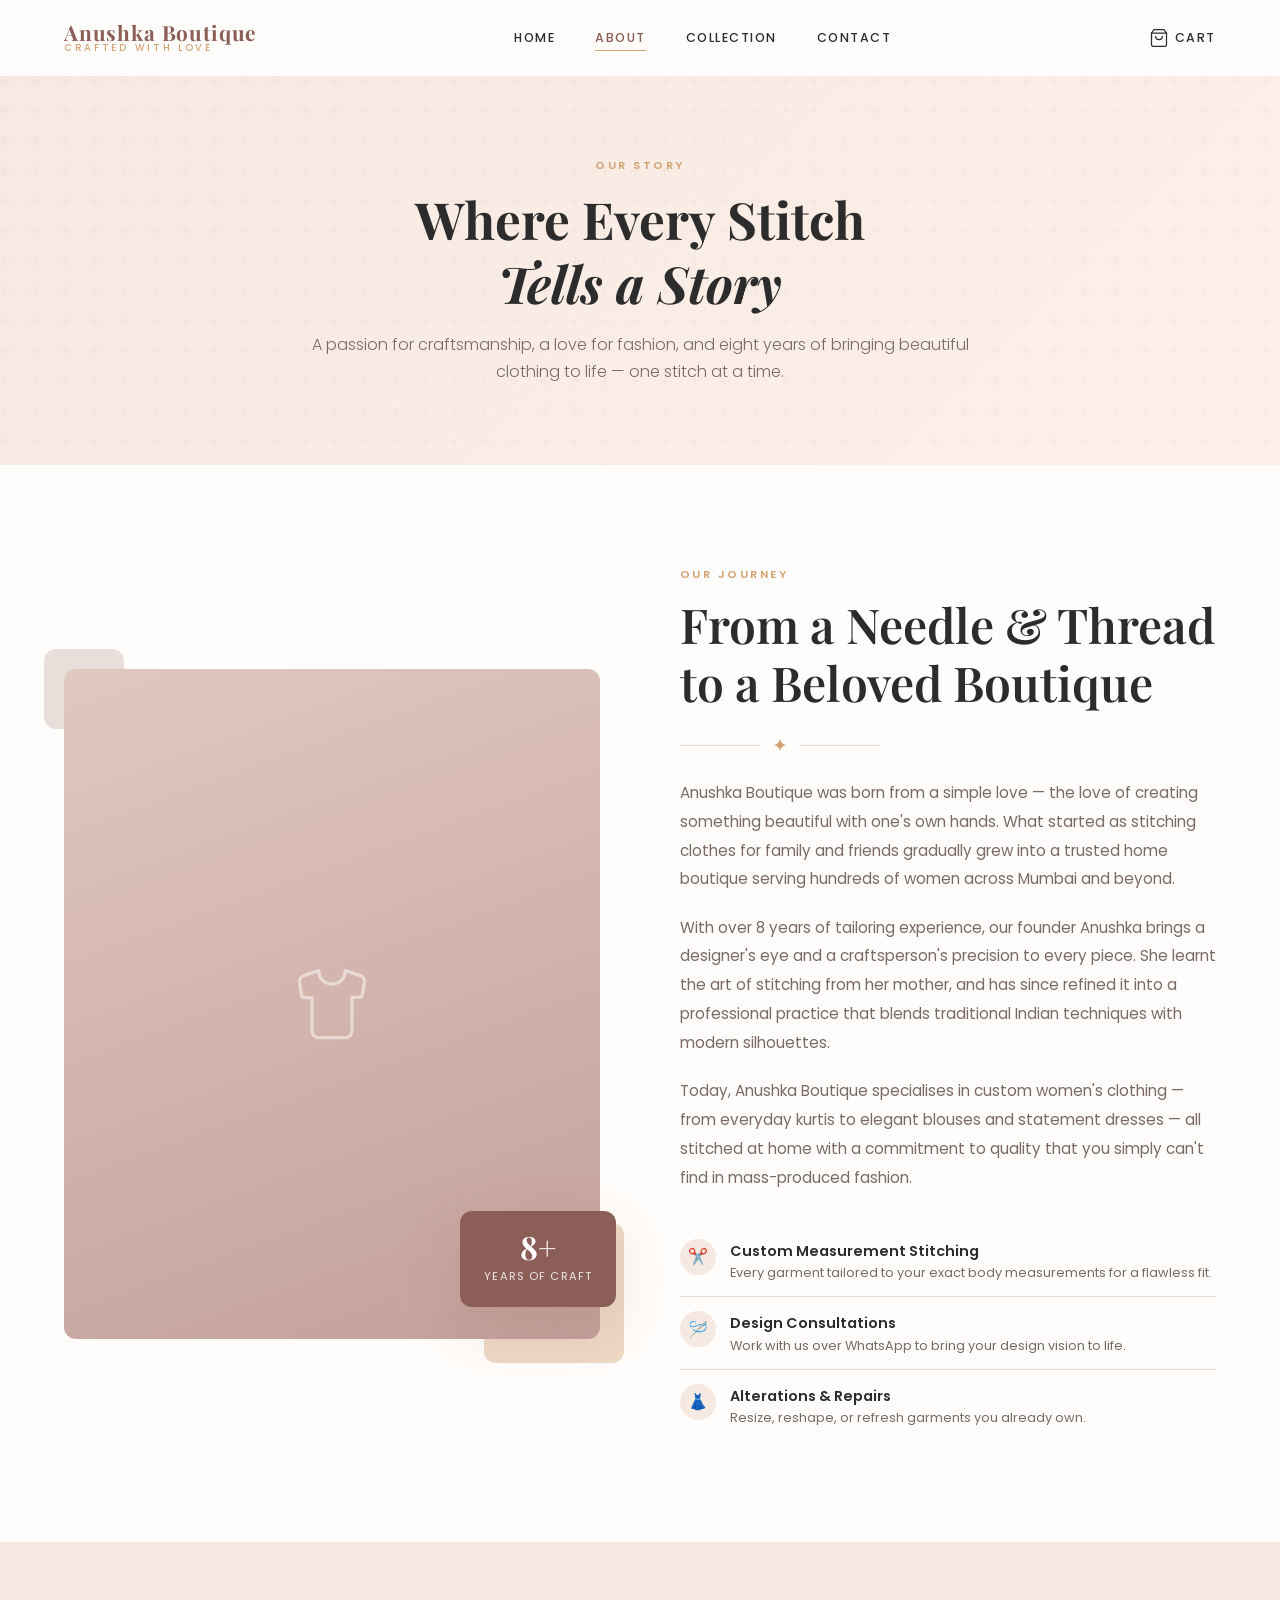
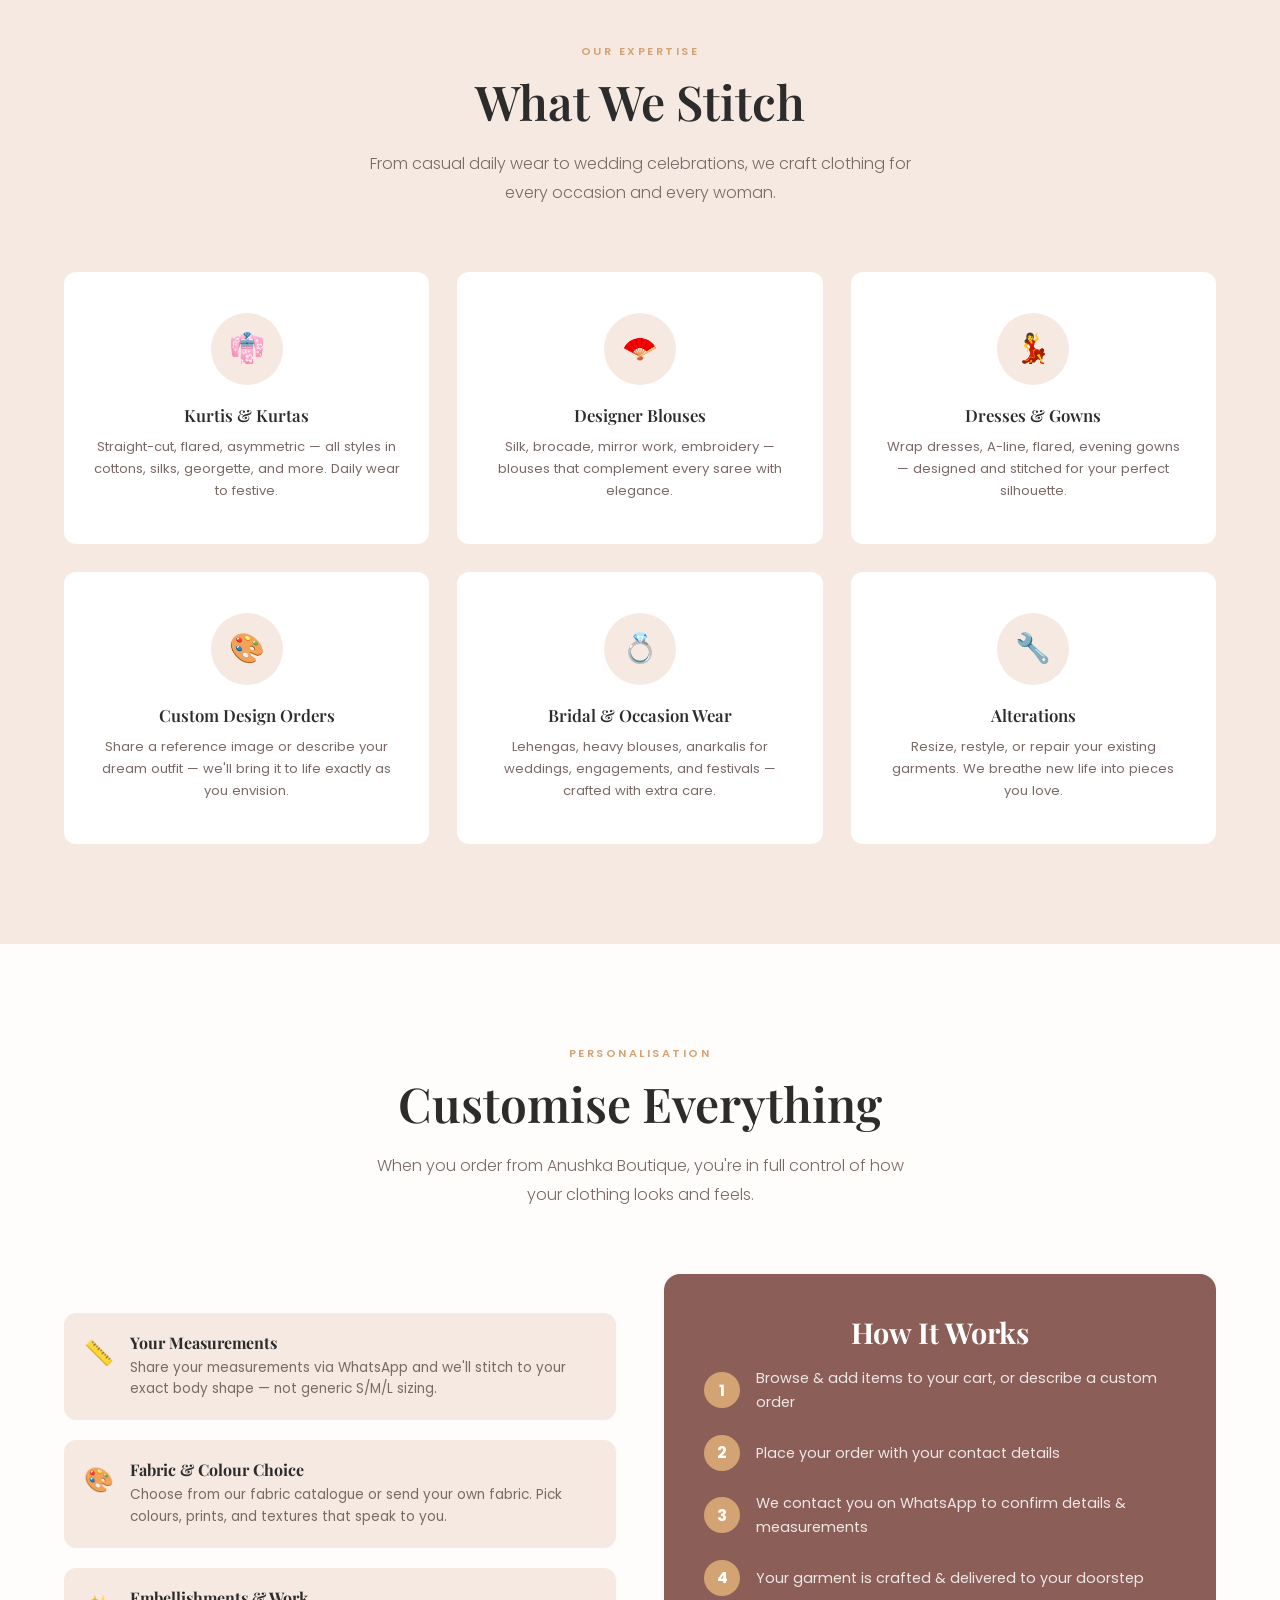
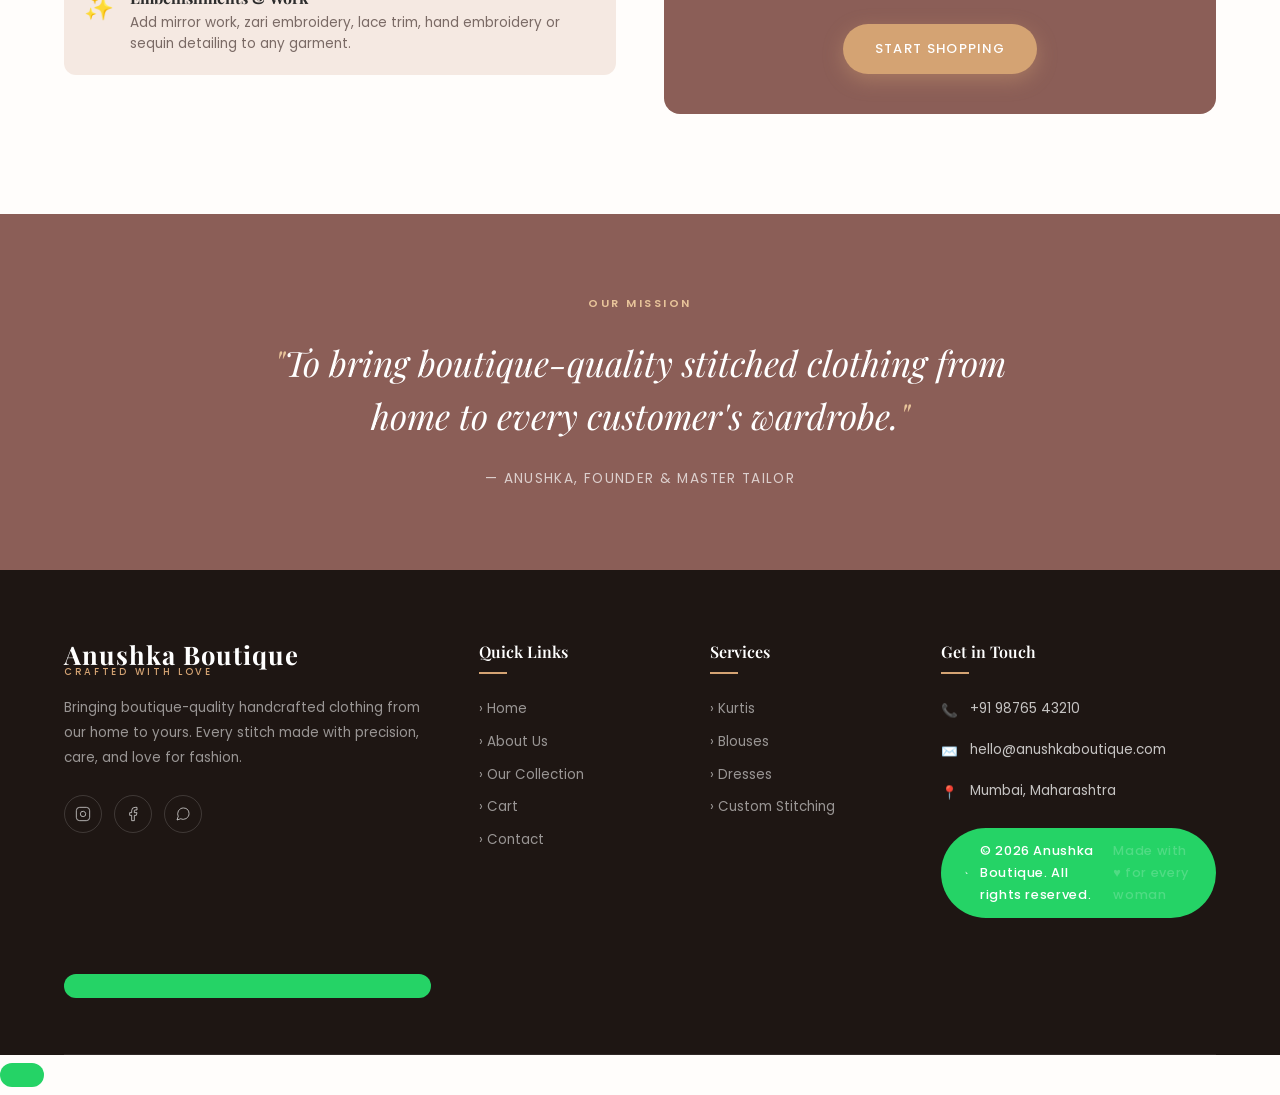
==== commit 11d7279e: "Add files via upload" ====
--- a/about.html
+++ b/about.html
@@ -3,8 +3,8 @@
 <head>
   <meta charset="UTF-8" />
   <meta name="viewport" content="width=device-width, initial-scale=1.0" />
-  <title>About Us — Ananya Boutique</title>
-  <meta name="description" content="The story behind Ananya Boutique — 8+ years of handcrafted women's clothing from Mumbai.">
+  <title>About Us — Anushka Boutique</title>
+  <meta name="description" content="The story behind Anushka Boutique — 8+ years of handcrafted women's clothing from Mumbai.">
   <link rel="stylesheet" href="style.css" />
   <link rel="preconnect" href="https://fonts.googleapis.com">
   <link href="https://fonts.googleapis.com/css2?family=Playfair+Display:ital,wght@0,400;0,500;0,600;0,700;1,400;1,500&family=Poppins:wght@300;400;500;600&display=swap" rel="stylesheet">
@@ -14,7 +14,7 @@
 <!-- NAVBAR -->
 <nav class="navbar" id="navbar">
   <a href="index.html" class="nav-logo">
-    <span class="logo-main">Ananya Boutique</span>
+    <span class="logo-main">Anushka Boutique</span>
     <span class="logo-sub">Crafted With Love</span>
   </a>
   <div class="nav-links">
@@ -74,9 +74,9 @@
           <span class="section-tag">Our Journey</span>
           <h2 class="section-title">From a Needle & Thread to a Beloved Boutique</h2>
           <div class="ornament"><span>✦</span></div>
-          <p>Ananya Boutique was born from a simple love — the love of creating something beautiful with one's own hands. What started as stitching clothes for family and friends gradually grew into a trusted home boutique serving hundreds of women across Mumbai and beyond.</p>
-          <p>With over 8 years of tailoring experience, our founder Ananya brings a designer's eye and a craftsperson's precision to every piece. She learnt the art of stitching from her mother, and has since refined it into a professional practice that blends traditional Indian techniques with modern silhouettes.</p>
-          <p>Today, Ananya Boutique specialises in custom women's clothing — from everyday kurtis to elegant blouses and statement dresses — all stitched at home with a commitment to quality that you simply can't find in mass-produced fashion.</p>
+          <p>Anushka Boutique was born from a simple love — the love of creating something beautiful with one's own hands. What started as stitching clothes for family and friends gradually grew into a trusted home boutique serving hundreds of women across Mumbai and beyond.</p>
+          <p>With over 8 years of tailoring experience, our founder Anushka brings a designer's eye and a craftsperson's precision to every piece. She learnt the art of stitching from her mother, and has since refined it into a professional practice that blends traditional Indian techniques with modern silhouettes.</p>
+          <p>Today, Anushka Boutique specialises in custom women's clothing — from everyday kurtis to elegant blouses and statement dresses — all stitched at home with a commitment to quality that you simply can't find in mass-produced fashion.</p>
           <div class="services-list">
             <div class="service-item">
               <div class="service-icon">✂️</div>
@@ -154,7 +154,7 @@
       <div class="section-header">
         <span class="section-tag">Personalisation</span>
         <h2 class="section-title">Customise Everything</h2>
-        <p class="section-subtitle">When you order from Ananya Boutique, you're in full control of how your clothing looks and feels.</p>
+        <p class="section-subtitle">When you order from Anushka Boutique, you're in full control of how your clothing looks and feels.</p>
       </div>
       <div style="display:grid; grid-template-columns:repeat(2,1fr); gap:48px; align-items:center">
         <div class="fade-in">
@@ -212,7 +212,7 @@
   <div class="mission-section">
     <span class="section-tag" style="color:var(--accent-light);justify-content:center;display:flex;margin-bottom:1.5rem">Our Mission</span>
     <blockquote>To bring boutique-quality stitched clothing from home to every customer's wardrobe.</blockquote>
-    <p>— Ananya, Founder & Master Tailor</p>
+    <p>— Anushka, Founder & Master Tailor</p>
   </div>
 
 </div>
@@ -222,7 +222,7 @@
   <div class="footer-grid">
     <div class="footer-brand">
       <div class="nav-logo" style="margin-bottom:1rem">
-        <span class="logo-main">Ananya Boutique</span>
+        <span class="logo-main">Anushka Boutique</span>
         <span class="logo-sub">Crafted With Love</span>
       </div>
       <p class="footer-desc">Bringing boutique-quality handcrafted clothing from our home to yours. Every stitch made with precision, care, and love for fashion.</p>
@@ -254,16 +254,14 @@
     <div>
       <h4 class="footer-heading">Get in Touch</h4>
       <div class="footer-contact-item"><span class="icon">📞</span><span>+91 98765 43210</span></div>
-      <div class="footer-contact-item"><span class="icon">✉️</span><span>hello@ananyaboutique.com</span></div>
+      <div class="footer-contact-item"><span class="icon">✉️</span><span>hello@anushkaboutique.com</span></div>
       <div class="footer-contact-item"><span class="icon">📍</span><span>Mumbai, Maharashtra</span></div>
       <a href="https://wa.me/919876543210" class="whatsapp-btn">
-        <svg width="18" height="18" viewBox="0 0 24 24" fill="currentColor"><path d="M17.472 14.382c-.297-.149-1.758-.867-2.03-.967-.273-.099-.471-.148-.67.15-.197.297-.767.966-.94 1.164-.173.199-.347.223-.644.075-.297-.15-1.255-.463-2.39-1.475-.883-.788-1.48-1.761-1.653-2.059-.173-.297-.018-.458.13-.606.134-.133.298-.347.446-.52.149-.174.198-.298.298-.497.099-.198.05-.371-.025-.52-.075-.149-.669-1.612-.916-2.207-.242-.579-.487-.5-.669-.51-.173-.008-.371-.01-.57-.01-.198 0-.52.074-.792.372-.272.297-1.04 1.016-1.04 2.479 0 1.462 1.065 2.875 1.213 3.074.149.198 2.096 3.2 5.077 4.487.709.306 1.262.489 1.694.625.712.227 1.36.195 1.871.118.571-.085 1.758-.719 2.006-1.413.248-.694.248-1.289.173-1.413-.074-.124-.272-.198-.57-.347m-5.421 7.403h-.004a9.87 9.87 0 01-5.031-1.378l-.361-.214-3.741.982.998-3.648-.235-.374a9.86 9.86 0 01-1.51-5.26c.001-5.45 4.436-9.884 9.888-9.884 2.64 0 5.122 1.03 6.988 2.898a9.825 9.825 0 012.893 6.994c-.003 5.45-4.437 9.884-9.885 9.884m8.413-18.297A11.815 11.815 0 0012.05 0C5.495 0 .16 5.335.157 11.892c0 2.096.547 4.142 1.588 5.945L.057 24l6.305-1.654a11.882 11.882 0 005.683 1.448h.005c6.554 0 11.89-5.335 11.893-11.893a11.821 11.821 0 00-3.48-8.413z"/></svg>
-        Chat on WhatsApp
-      </a>
+        <svg width="18" height="18" viewBox="0 0 24 24" fill="currentColor"><path d="M17.472 14.382c-.297-.149-1.758-.867-2.03-.967-.273-.099-.471-.148-.67.15-.197.297-.767.966-.94 1.164-.173.199-.347.223-.644.075-.297-.15-1.255-.463-2.39-1.475-.883-.788-1.48-1.761-1.653-2.059-.173-.297-.018-.458.13-.606.134-.133.298-.347.446-.52.149-.174.198-.298.298-.497.099-.198.05-.371-.025-.52-.075-.149-.669-1.612-.916-2.207-.242-.579-.487-.5 -.669 -.51 -.173 -.008 -.371 -.01 -.57 -.01 -.１９８ ０ -.５２ .０７４ -.７９２ .３７２ -.２７２ .２９７ -１．０４ １．０１６ -１．０４ ２．４７９ ０ １．４６２ １．０６５ ２．８７５ １．２１３ ３．０７４ .１４９ .１９８ ２．０９６ ３．２ ５．０７７ ４．４８７ .７０９ .３０６ １．２６２ .４８９ １．６９４ .６２５ .７１２ .２２７ １．３６ .１９５ １．８７１ .１１８ .５７１ -.０８５ １．７５８ -.７１９ ２．００６ -₁.₄₁₃ .₂₄₈ -.₆₉₄ .₂₄₈ -₁.₂₈₉ .₁₇₃ -₁.₄₁₃ -.₀₇₄ -.₁₂₄ -.₂₇₂ -.₁₉₈ -.伍柒 -.叁肆柒m-伍.肆²¹ 柒.肆⁰³h-․₀₀⁴a⁹.⁸⁷ ⁹.⁸⁷ ₀ ₀¹-⁵.⁰³¹-₁.³⁷⁸l-․³⁶¹-․²¹⁴-³.⁷⁴¹.⁹⁸².⁹⁹⁸-³.⁶⁴⁸-․²³伍-․³⁷⁴a⁹.⁸⁶ ⁹.⁸⁶ ₀ ₀¹-₁.伍¹-伍.²⁶c․₀₀¹-伍.肆伍 肆.四³육-玖點捌捌肆 玖點捌捌肆 ²点六四 ₀ ᵗ ᵗ ᵗ ᵗ ᵗ ᵗ ᵗ ᵗ ᵗ ᵗ ᵗ ᵗ ᵗ ᵗ ᵗ ᵗ ᵗ ᵗ ᵗ ᵗ ᵗ ᵗ ᵗ ᵗ ᵗ ᵗ ᵗ ᵜ
     </div>
   </div>
   <div class="footer-bottom">
-    <span>© 2026 Ananya Boutique. All rights reserved.</span>
+    <span>© 2026 Anushka Boutique. All rights reserved.</span>
     <span style="color:rgba(255,255,255,0.2)">Made with ♥ for every woman</span>
   </div>
 </footer>
